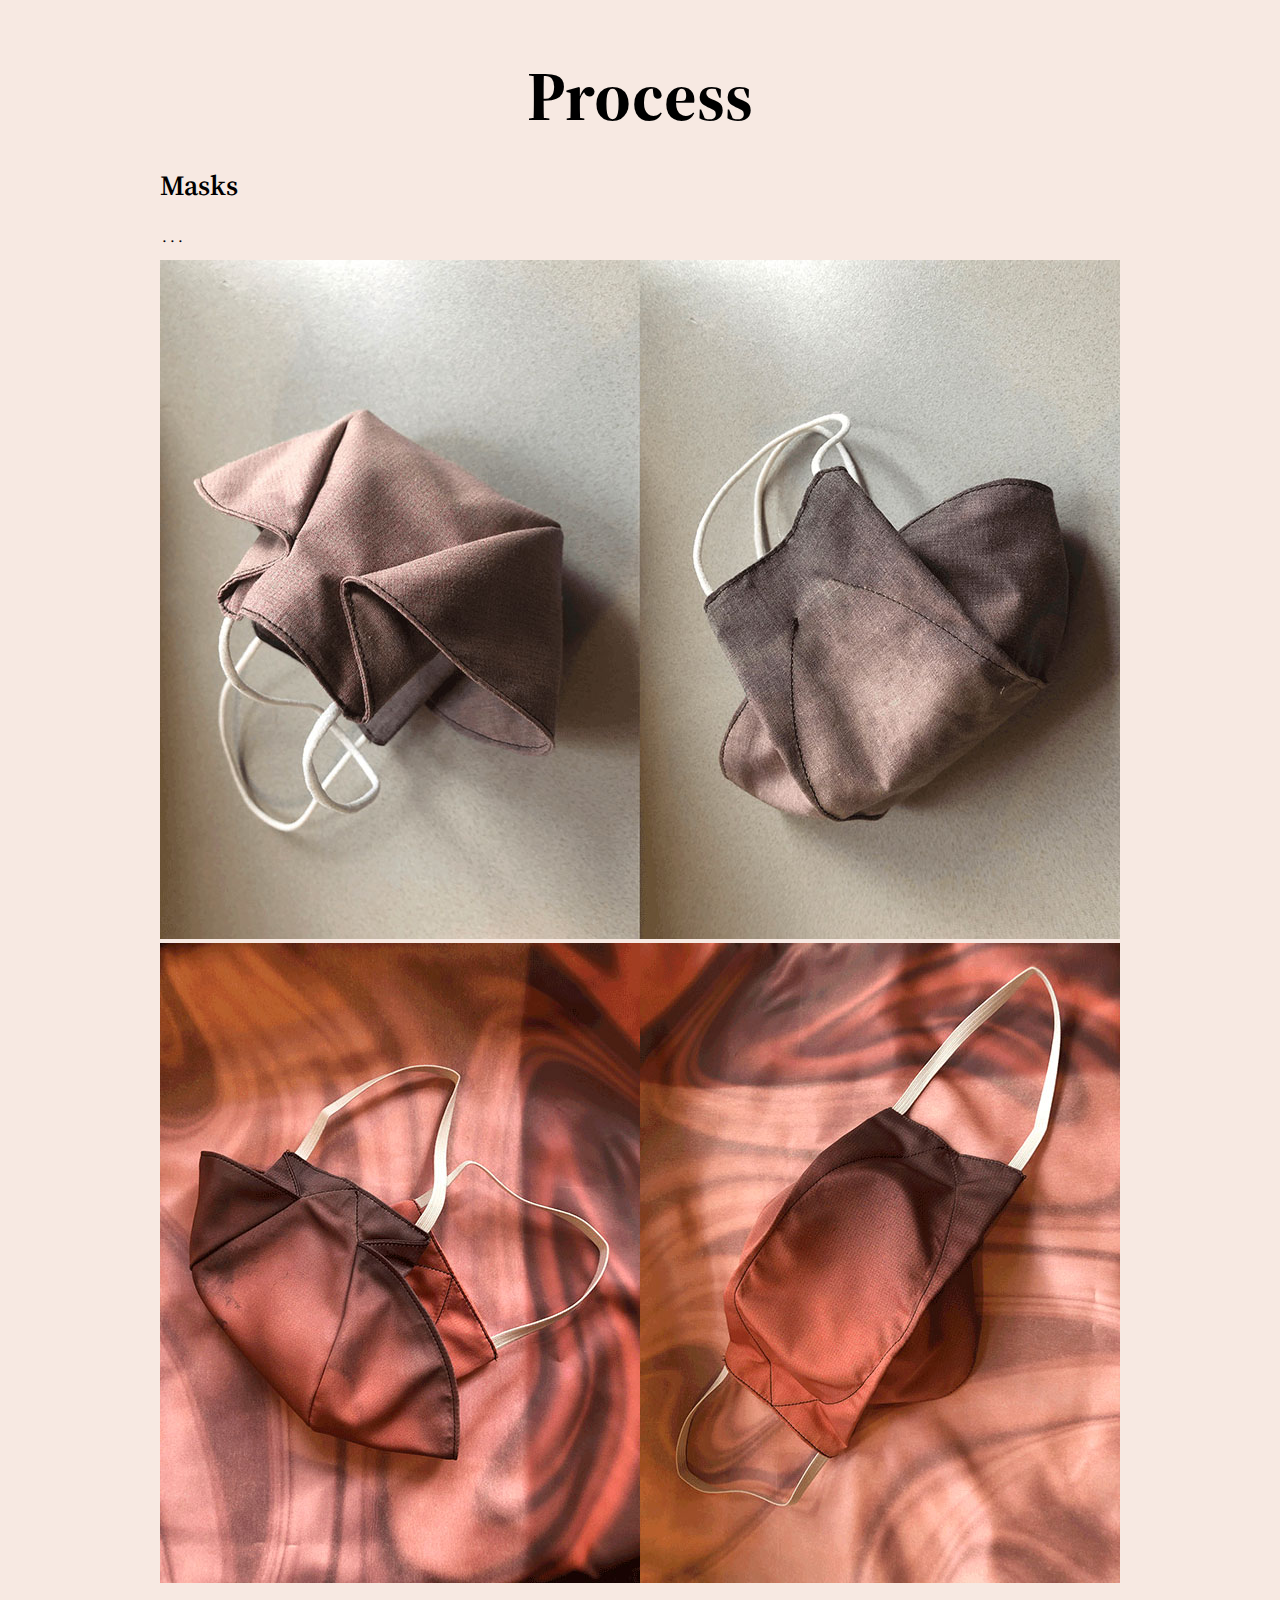
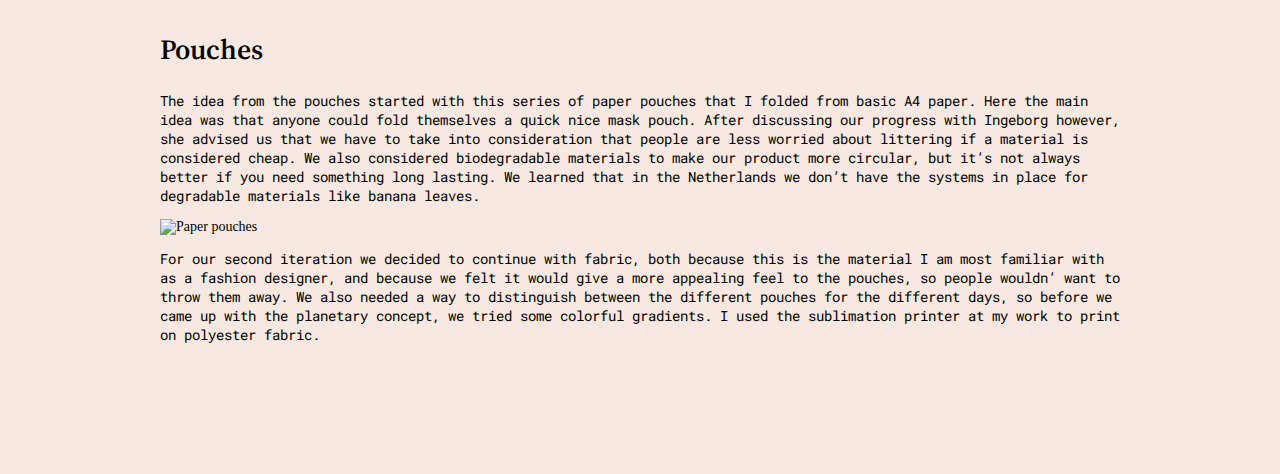
==== process.html @ 7334bf2b "Add process page and bugfixes" ====
<!DOCTYPE html>

<html lang="en">

<head>
    <meta charset="utf-8" />
    <title>CELESTE</title>
    <meta name="viewport" content="width=device-width, initial-scale=1.0" />
    <link rel="shortcut icon" type="image/ico" href="./favicon.ico" />
    <meta name="description"
        content="CELESTE by Michelle Vossen and Erika Verebelyi. Results of the 2020 residency from Future Based x Fillip Studios. Case: Circular Disposables. Caseholder: Circo." />
    <meta name="author" content="Michelle Vossen" />
    <link rel="stylesheet" href="https://cdnjs.cloudflare.com/ajax/libs/slick-carousel/1.8.1/slick.min.css"
        integrity="sha512-yHknP1/AwR+yx26cB1y0cjvQUMvEa2PFzt1c9LlS4pRQ5NOTZFWbhBig+X9G9eYW/8m0/4OXNx8pxJ6z57x0dw=="
        crossorigin="anonymous" />
    <link rel="stylesheet" href="https://cdnjs.cloudflare.com/ajax/libs/slick-carousel/1.8.1/slick-theme.min.css"
        integrity="sha512-17EgCFERpgZKcm0j0fEq1YCJuyAWdz9KUtv1EjVuaOz8pDnh/0nZxmU6BBXwaaxqoi9PQXnRWqlcDB027hgv9A=="
        crossorigin="anonymous" />
    <link rel="stylesheet" href="./css/main.css" />
</head>

<body class="peach">
    <div class="content">
        <h1>Process</h1>
        <div class="content__element" id="masks">
            <h2>Masks</h2>
            <p>...</p>

            <div class="masks-carousel">
                <img src="./img/m1.jpg" alt="">
                <img src="./img/m2.jpg" alt="">
            </div>

            <div class="columns columns--4">
                <img src="./img/fabr1.gif" alt="">
                <img src="./img/fabr2.gif" alt="">
                <img src="./img/fabr3.gif" alt="">
                <img src="./img/fabr4.gif" alt="">
            </div>
        </div>

        <div class="content__element" id="pouches">

            <h2>Pouches</h2>
            <p>The idea from the pouches started with this series of paper pouches that I folded from basic A4 paper.
                Here the main idea was that anyone could fold themselves a quick nice mask pouch. After discussing our
                progress with Ingeborg however, she advised us that we have to take into consideration that people are
                less worried about littering if a material is considered cheap. We also considered biodegradable
                materials to make our product more circular, but it’s not always better if you need something long
                lasting. We learned that in the Netherlands we don’t have the systems in place for degradable materials
                like banana leaves.
            </p>
            <img src="./img/pp.png" alt="Paper pouches">

            <p>For our second iteration we decided to continue with fabric, both because this is the material I am most
                familiar with as a fashion designer, and because we felt it would give a more appealing feel to the
                pouches, so people wouldn’ want to throw them away. We also needed a way to distinguish between the
                different pouches for the different days, so before we came up with the planetary concept, we tried some
                colorful gradients. I used the sublimation printer at my work to print on polyester fabric.
            </p>

            <div class="color-carousel">
                <img src="./img/cp.png" alt="">
                <img src="./img/cp1.png" alt="">
            </div>
        </div>

    </div>

    <script src="https://ajax.googleapis.com/ajax/libs/jquery/3.3.1/jquery.min.js"></script>
    <script src="https://cdnjs.cloudflare.com/ajax/libs/slick-carousel/1.8.1/slick.min.js"
        integrity="sha512-XtmMtDEcNz2j7ekrtHvOVR4iwwaD6o/FUJe6+Zq+HgcCsk3kj4uSQQR8weQ2QVj1o0Pk6PwYLohm206ZzNfubg=="
        crossorigin="anonymous"></script>
    <script src="./main.js"></script>
</body>

</html>
---- css/main.css ----
@import url("https://fonts.googleapis.com/css2?family=Roboto+Mono:ital,wght@0,300;0,400;0,600;1,400&family=Source+Serif+Pro:wght@300;400;600;700&display=swap");
html {
  font-size: 14px;
}

body {
  margin: 0 auto 100px;
}

h1,
h2,
h3,
h4,
h5 {
  font-family: "Source Serif Pro", serif;
  font-weight: 600;
}

h1 {
  font-size: 5em;
  font-weight: 700;
  text-align: center;
  margin-bottom: 0;
}

h2 {
  font-size: 2em;
}

.subtitle {
  text-align: center;
  font-weight: 300;
  font-size: 1.5em;
}

p,
a {
  color: black;
  font-family: "Roboto Mono", monospace;
}

.large-text {
  column-count: 2;
}

.blue {
  background-color: #e2e9efff;
}

.peach {
  background-color: #f7e9e2ff;
}

.menu {
  display: flex;
  justify-content: space-evenly;
  background-color: #e2e9efff;
  position: fixed;
  right: 0;
  left: 0;
  top: 1em;
  margin-right: auto;
  margin-left: auto;
  width: 960px;
  max-width: 80%;
  z-index: 1;
}
.menu a {
  color: #924e4e;
  padding: 4px 1%;
}
.menu a:hover,
.menu a:focus {
  color: #752828;
}

.content {
  width: 960px;
  max-width: 80%;
  margin: 0 auto;
}

.logo-wrapper {
  display: flex;
  justify-content: center;
}

.logo {
  width: 500px;
  max-width: 80%;
}

.logo--animated:hover, .logo--animated:active {
  animation: spin 2s infinite linear;
}

footer {
  margin-top: 60px;
}
footer p {
  color: #4e6992;
}

.columns {
  display: flex;
  justify-content: space-between;
  margin: 2% 0;
}

.columns--2 img {
  width: 49%;
}

.columns--4 img {
  width: 24%;
}

.iframe-container {
  position: relative;
  overflow: hidden;
  width: 100%;
  padding-top: 56.25%;
  /* 16:9 Aspect Ratio (divide 9 by 16 = 0.5625) */
}
.iframe-container iframe {
  position: absolute;
  top: 0;
  left: 0;
  bottom: 0;
  right: 0;
  width: 100%;
  height: 100%;
}

img {
  width: 100%;
  align-self: start;
}

.process-carousel .slick-slide img {
  display: inline-block;
}
.process-carousel .slick-slide img:nth-of-type(1) {
  width: 56.6%;
  padding-right: 2%;
}
.process-carousel .slick-slide img:nth-of-type(2) {
  width: 40%;
}

@keyframes spin {
  from {
    transform: rotate(0deg);
  }
  to {
    transform: rotate(360deg);
  }
}
@media screen and (max-width: 767px) {
  html {
    font-size: 12px;
  }

  body {
    margin: 3%;
  }

  .menu {
    display: inline-block;
    top: 0;
    padding: 0.5em 0;
    right: initial;
    left: initial;
    width: initial;
    max-width: initial;
    margin: 0;
    padding: 3%;
  }

  p {
    column-count: 1;
  }

  .content {
    max-width: 100%;
  }
}

/*# sourceMappingURL=main.css.map */
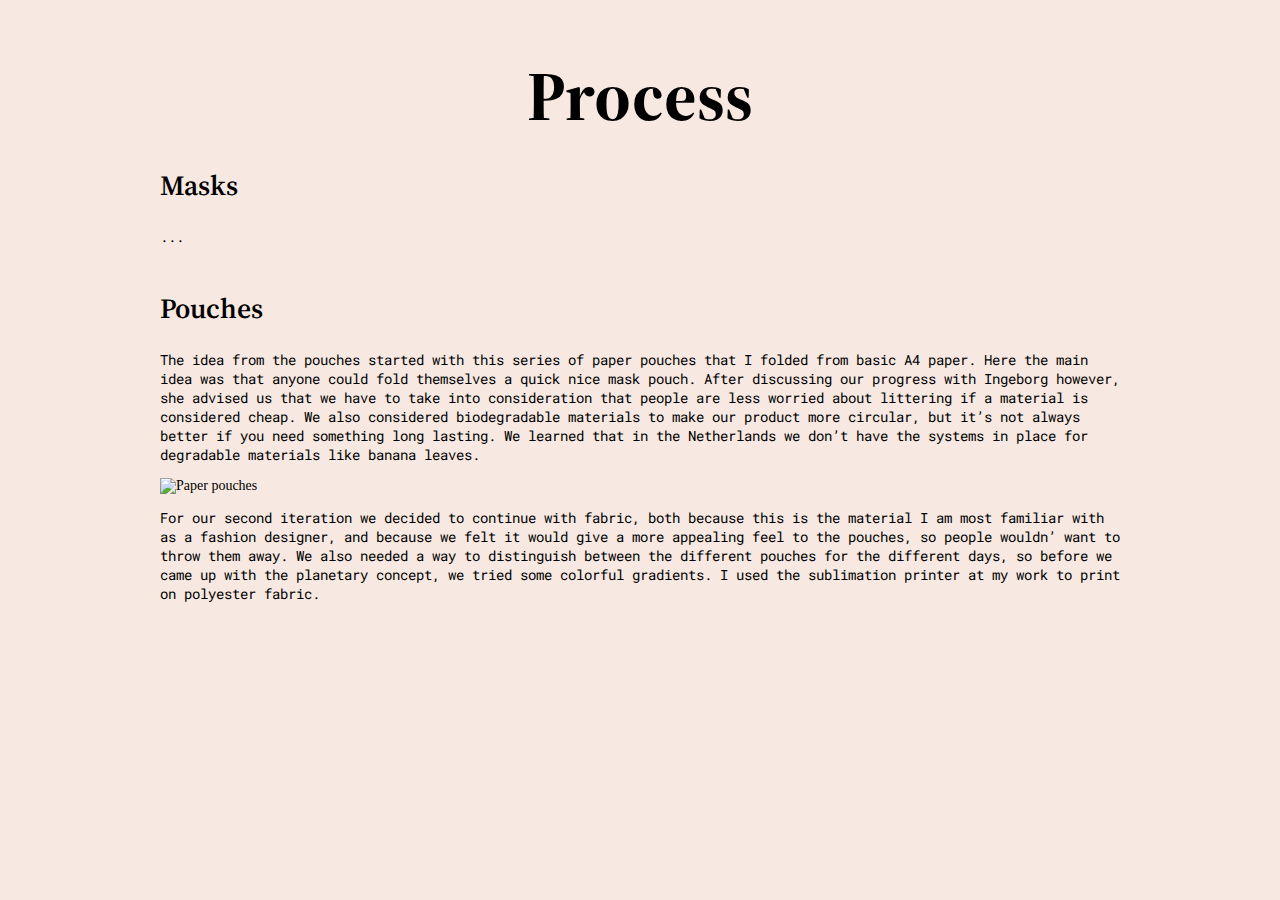
==== commit 9924c926: "Move some parts around" ====
--- a/process.html
+++ b/process.html
@@ -25,11 +25,6 @@
         <div class="content__element" id="masks">
             <h2>Masks</h2>
             <p>...</p>
-
-            <div class="masks-carousel">
-                <img src="./img/m1.jpg" alt="">
-                <img src="./img/m2.jpg" alt="">
-            </div>
 
             <div class="columns columns--4">
                 <img src="./img/fabr1.gif" alt="">
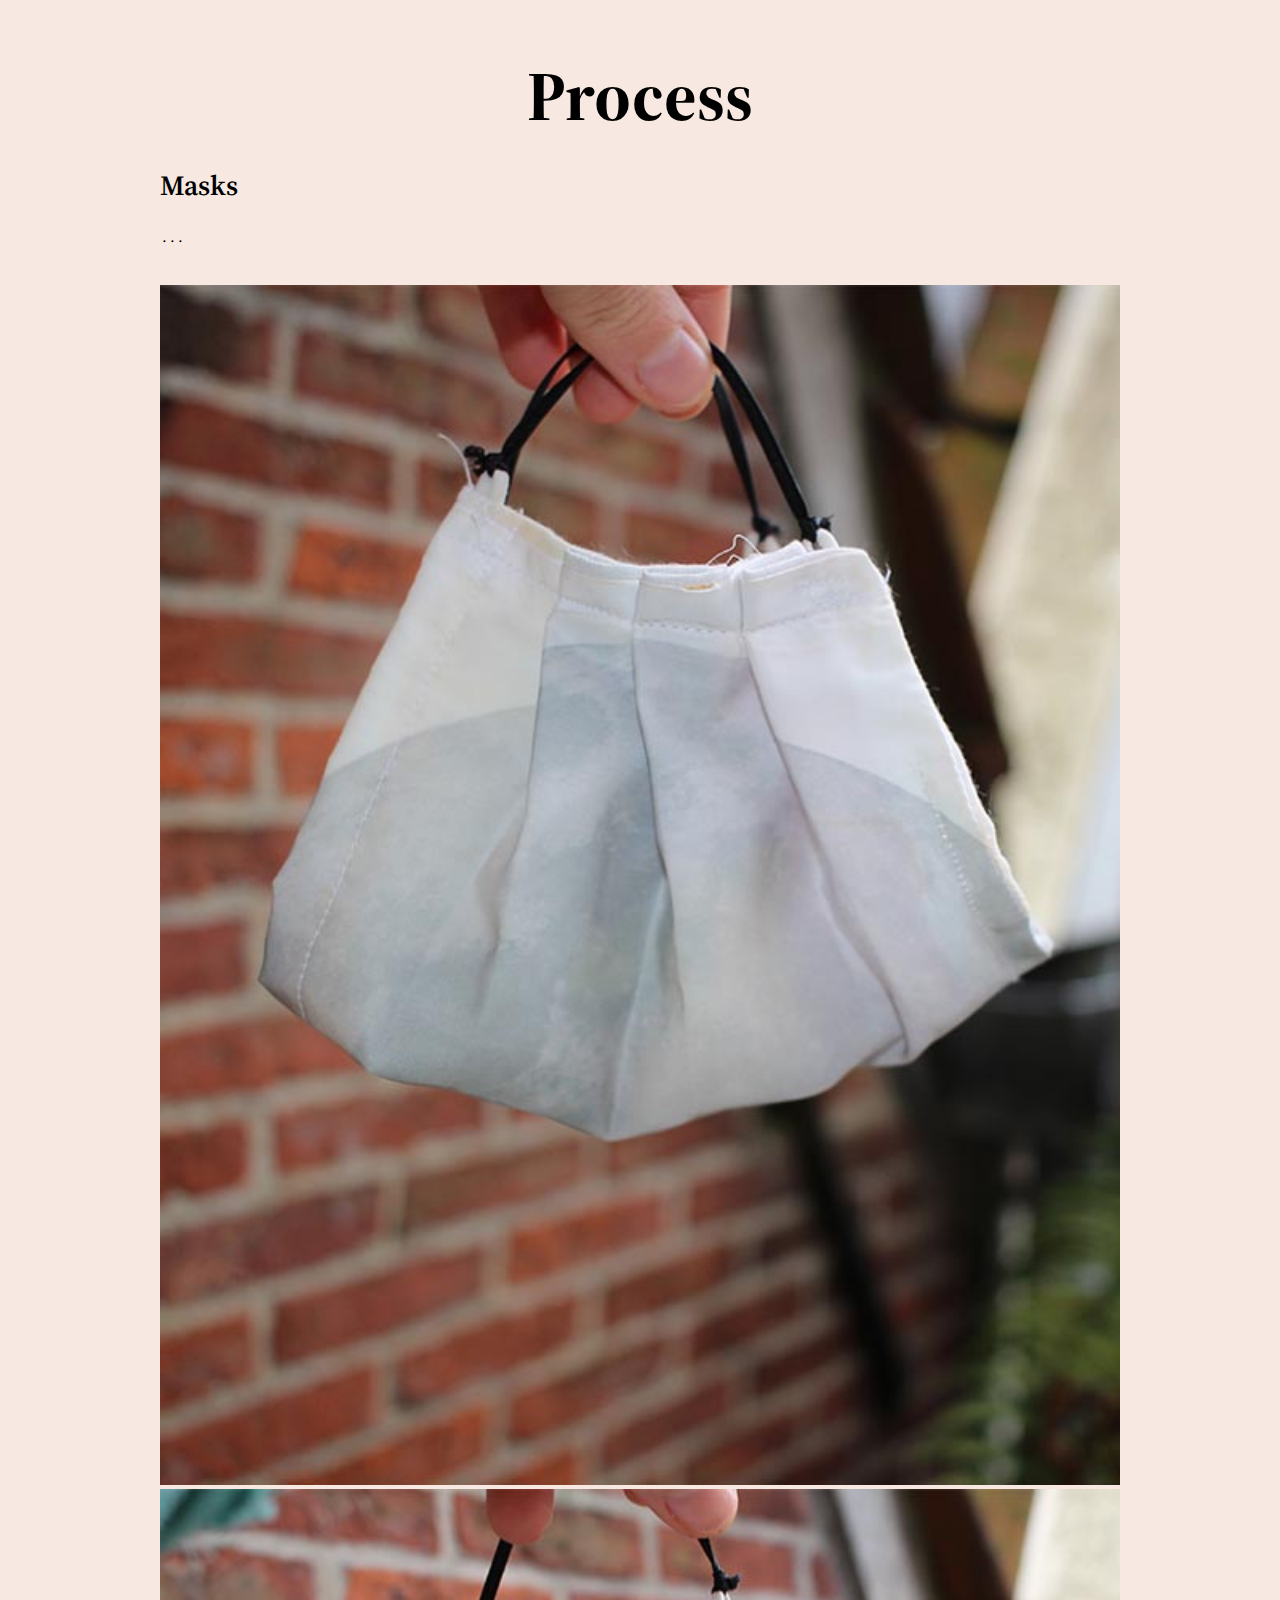
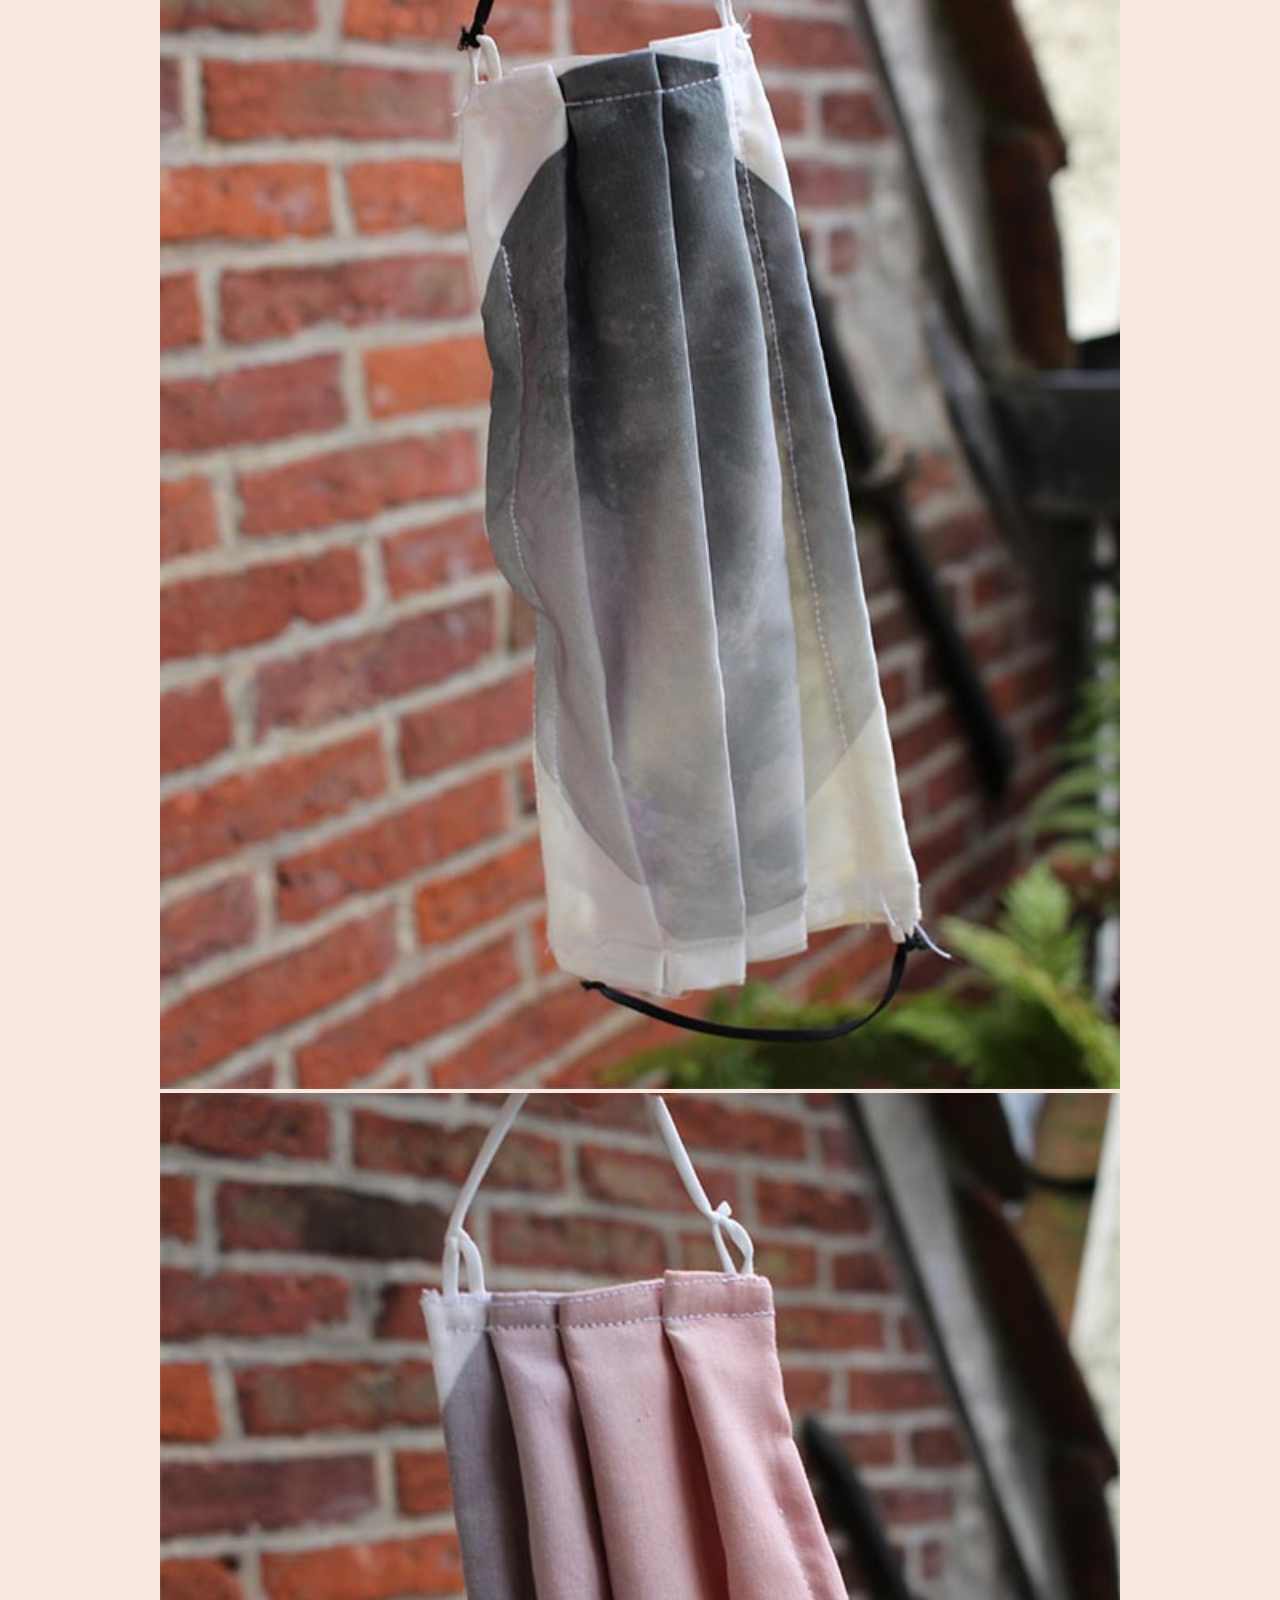
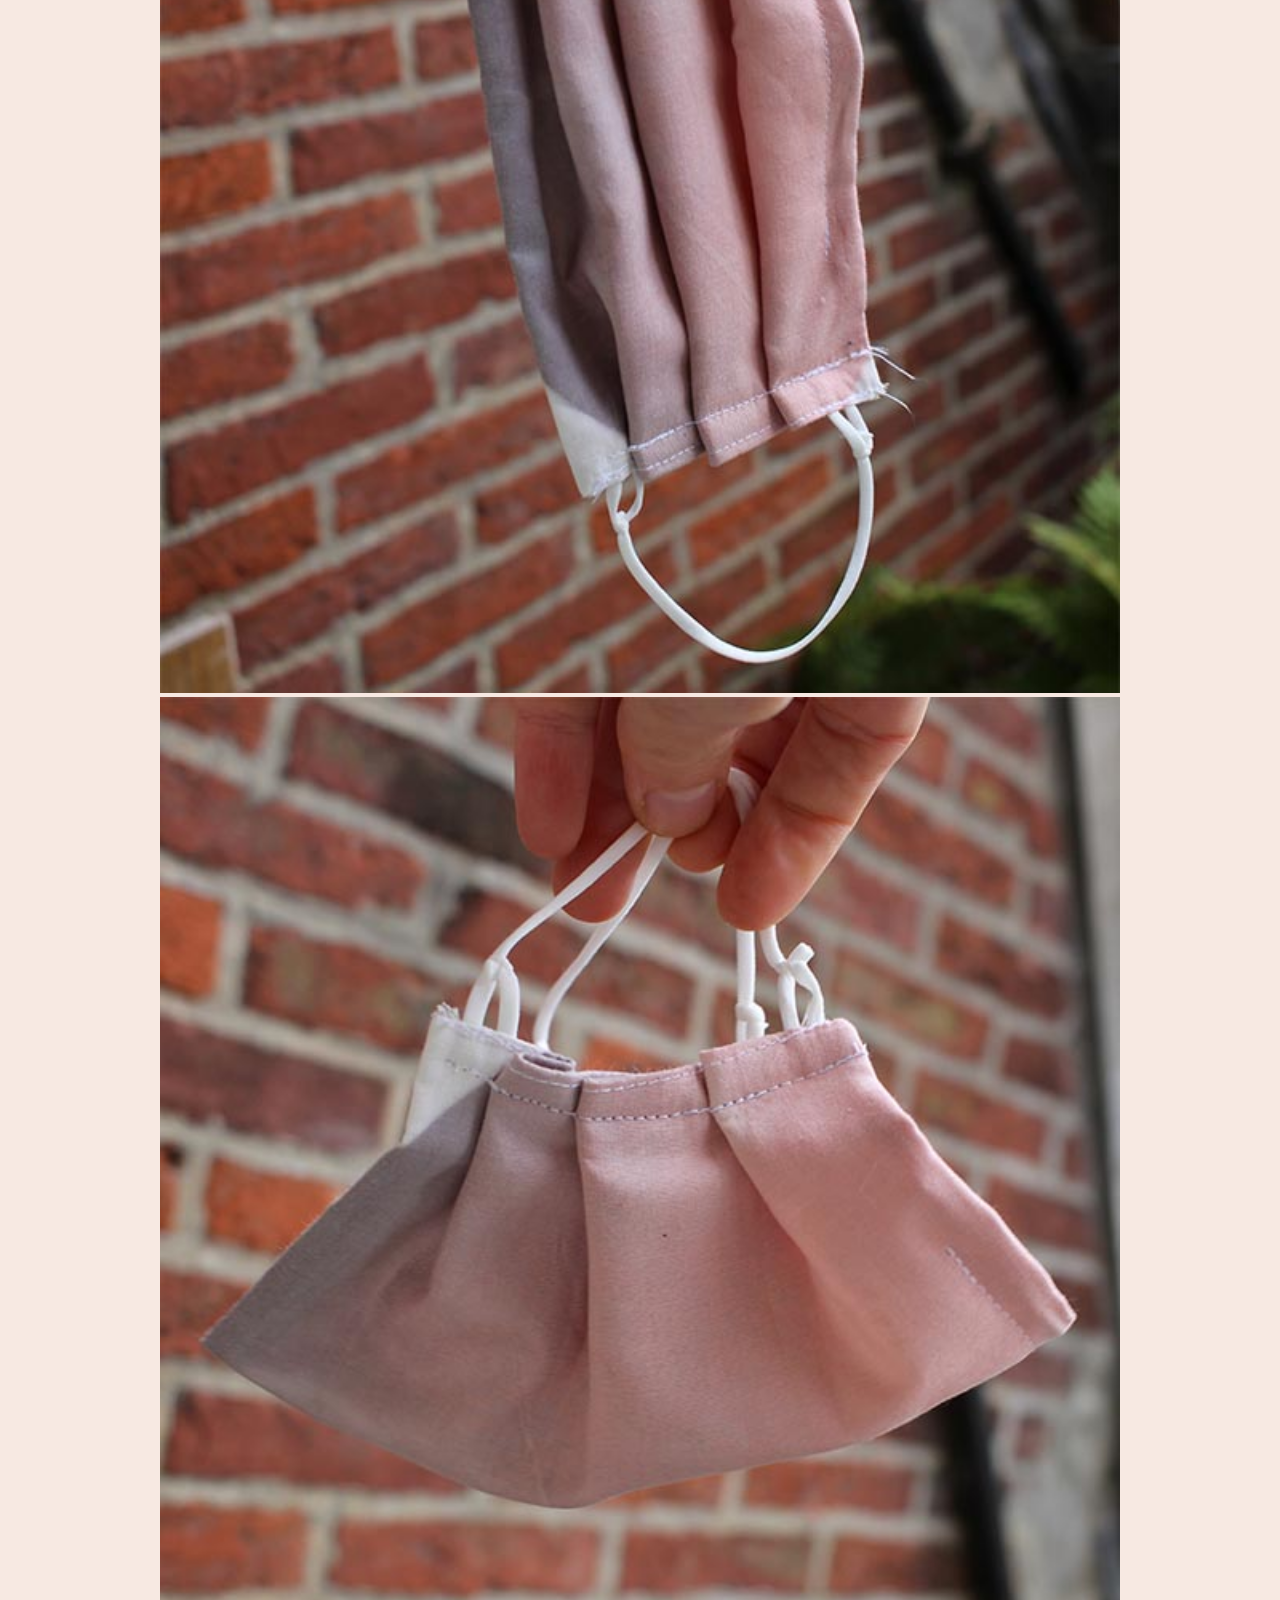
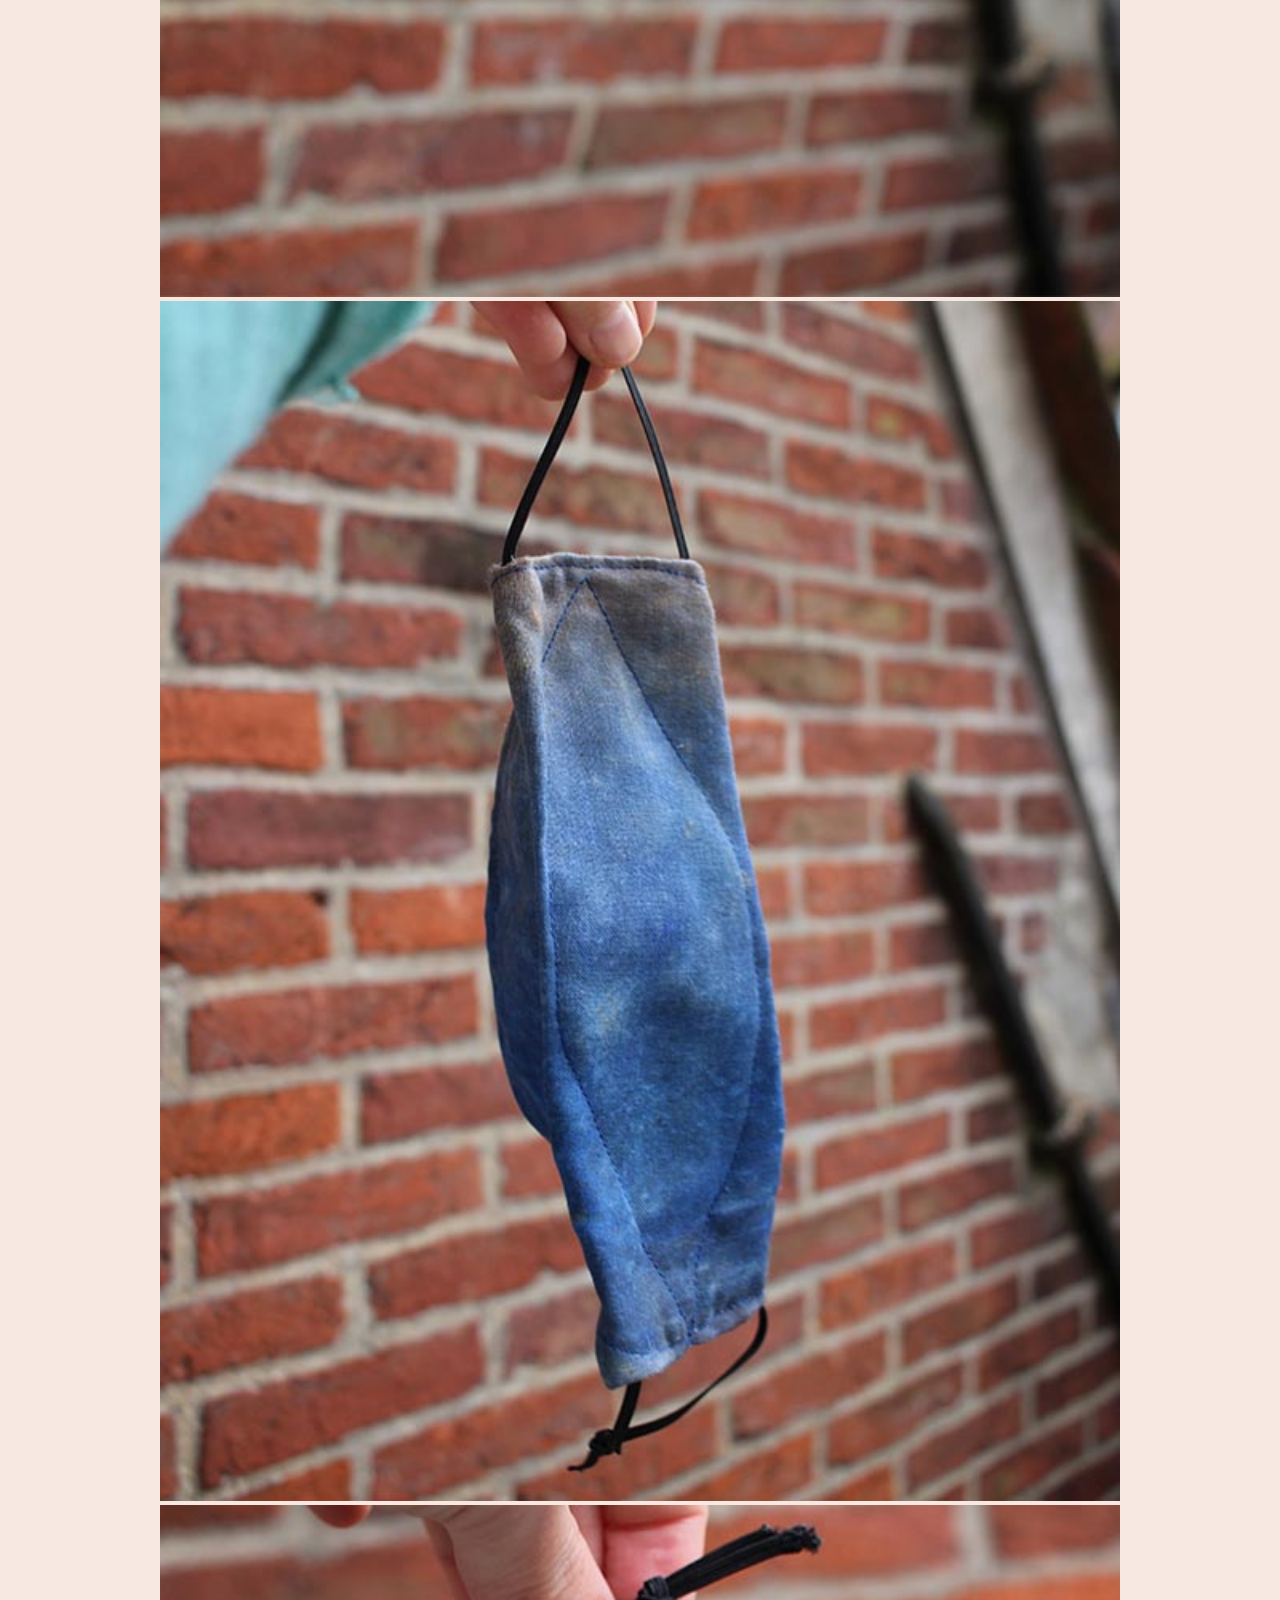
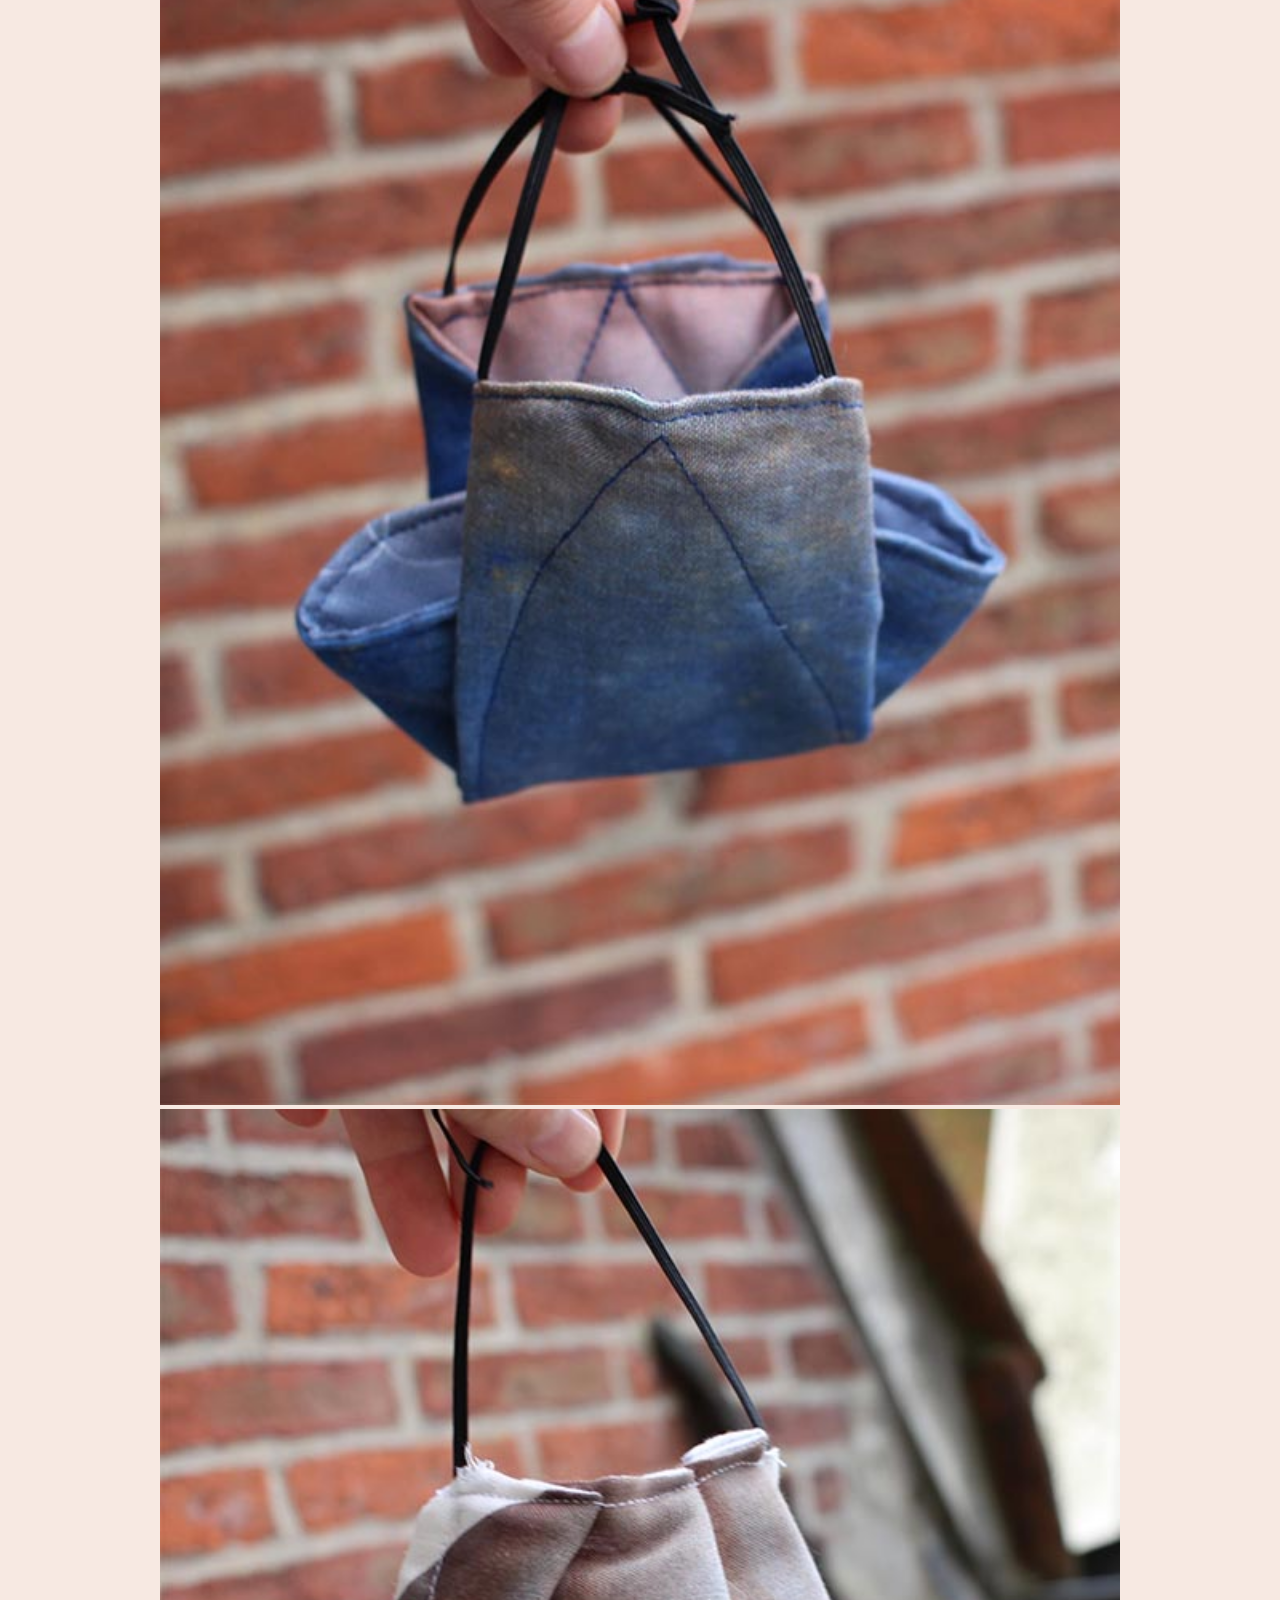
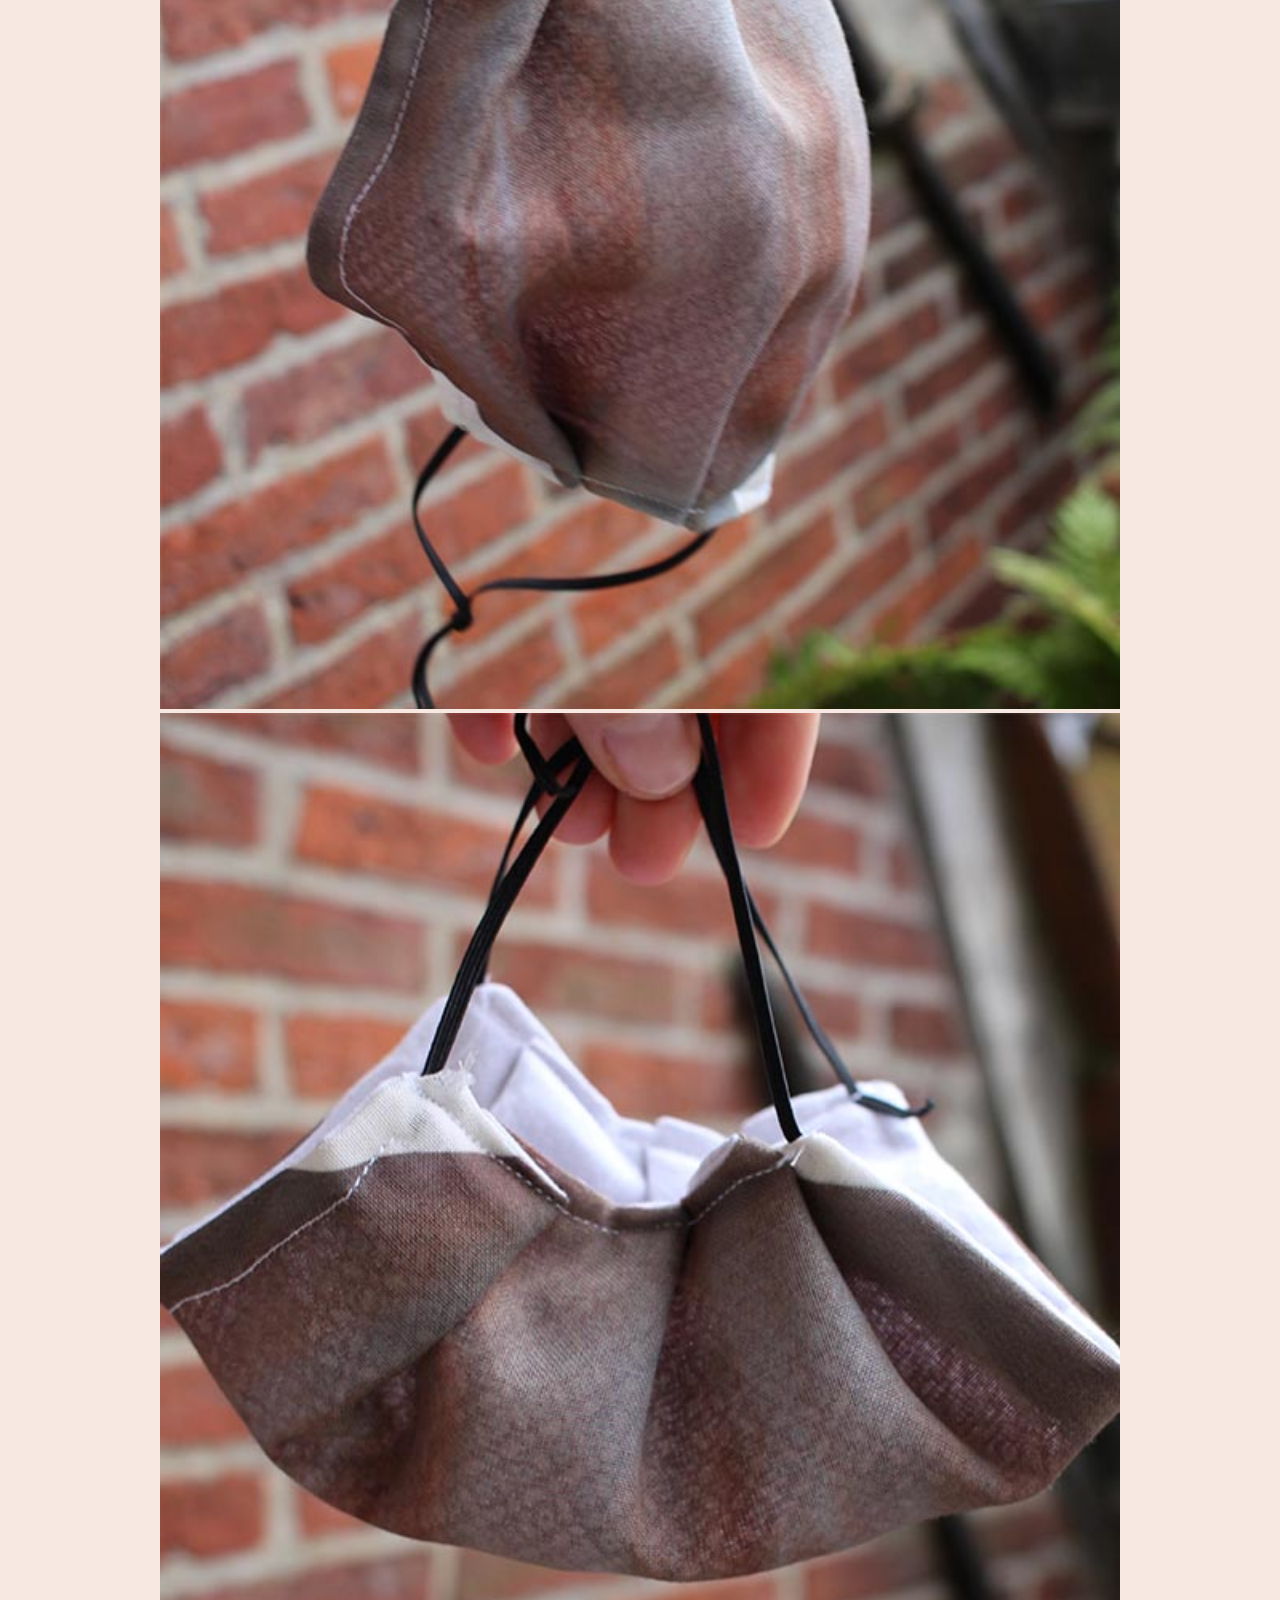
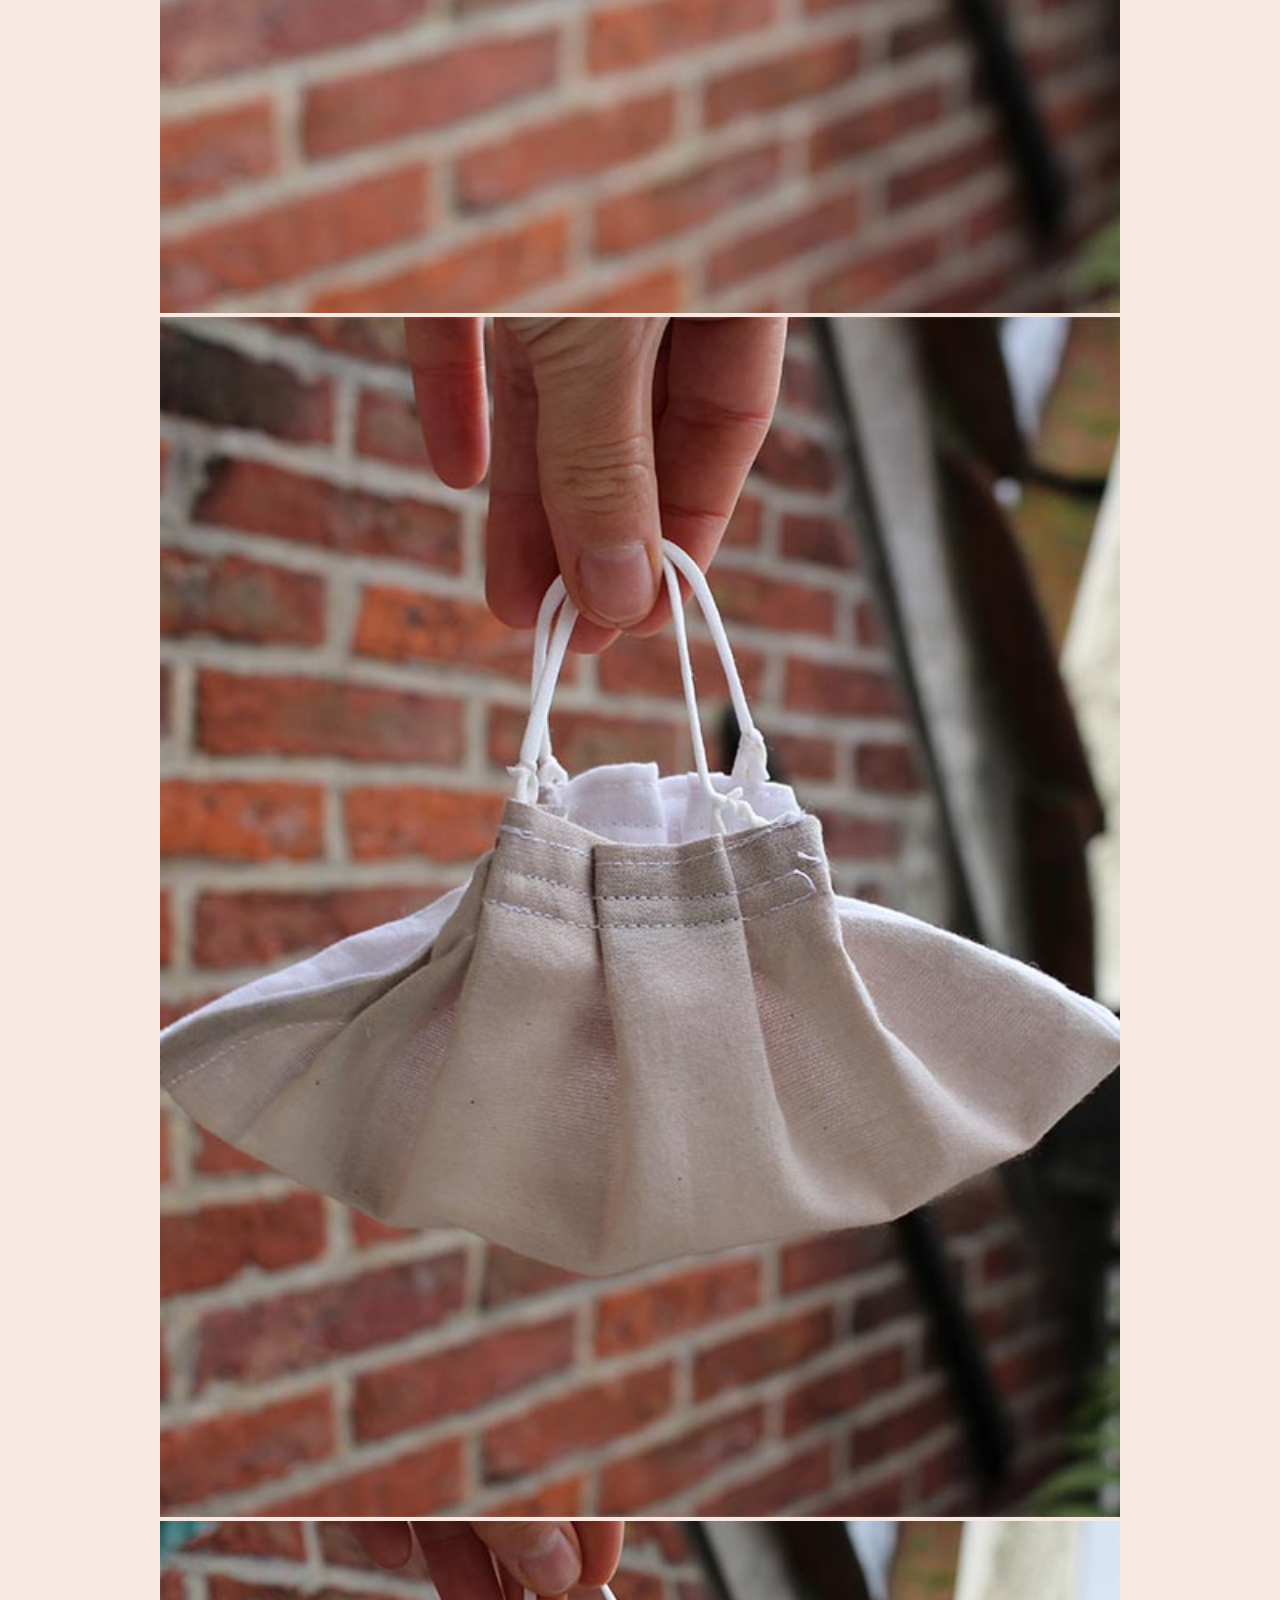
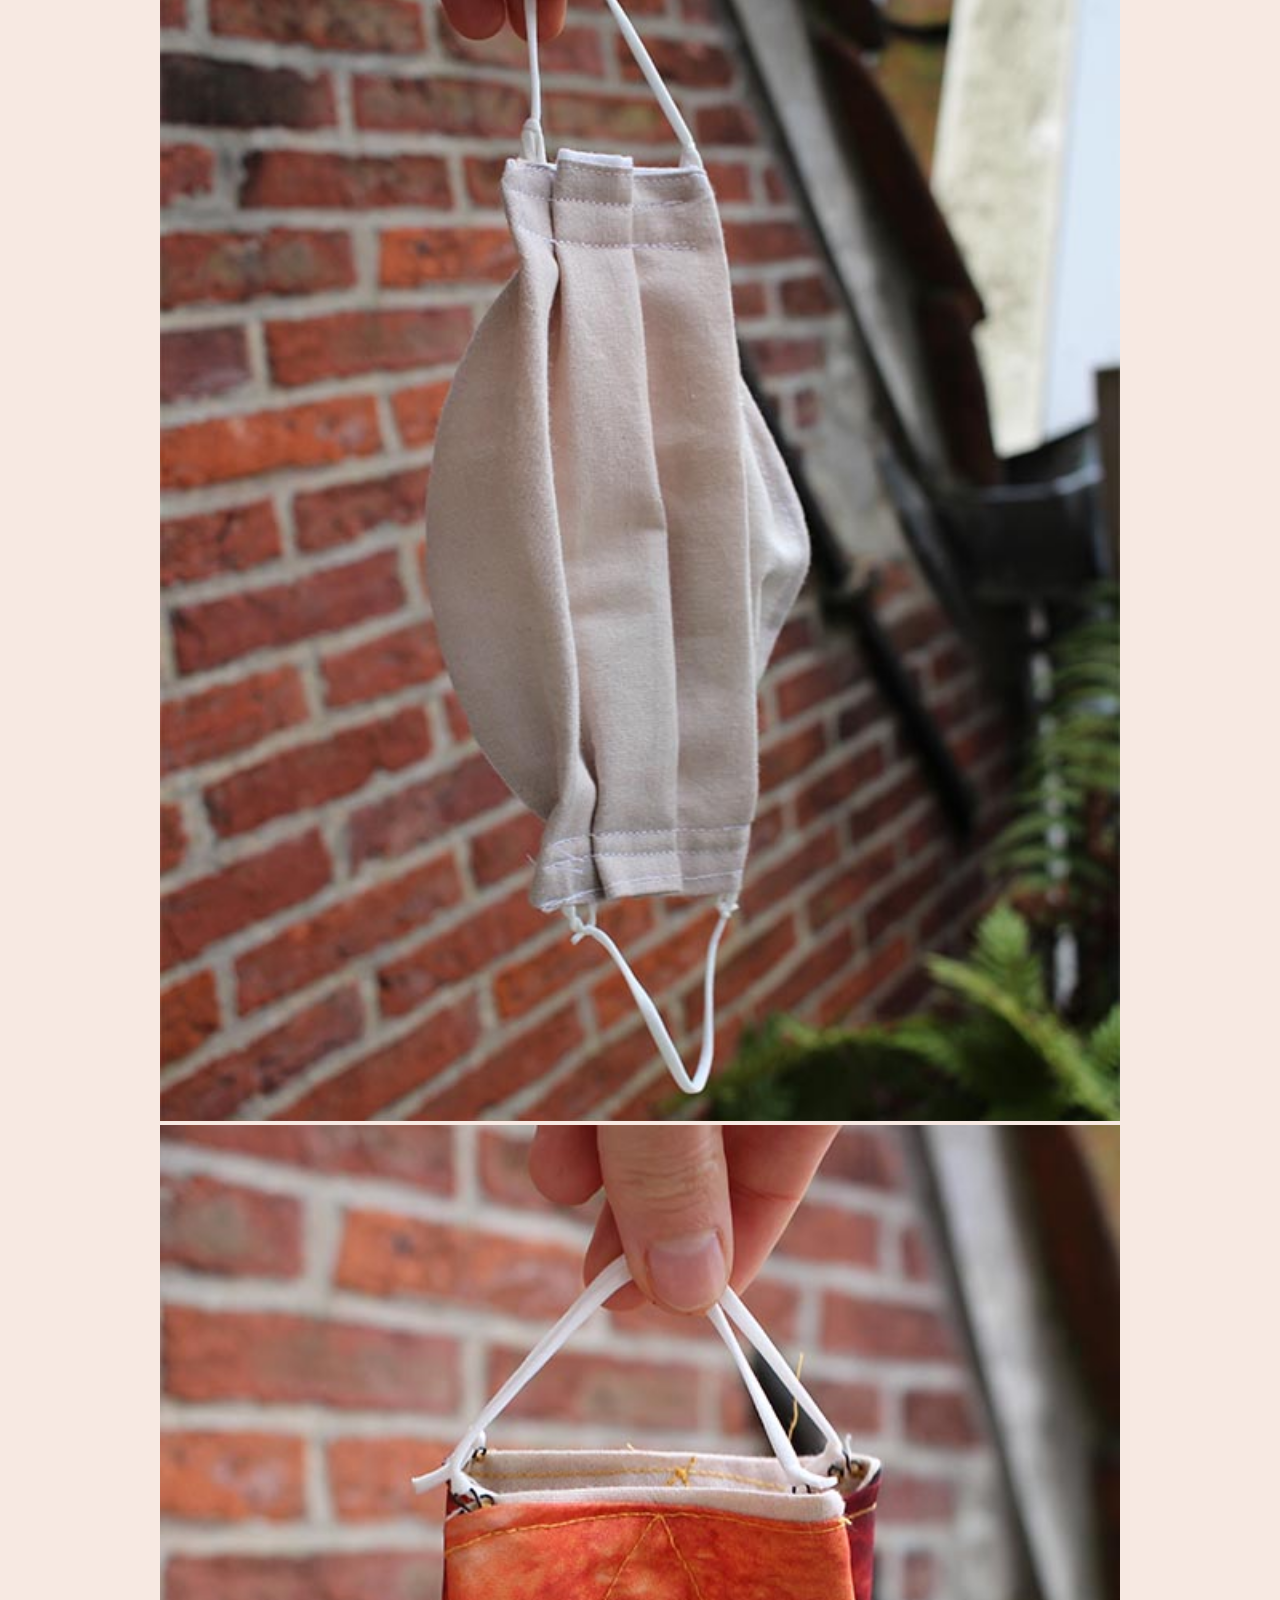
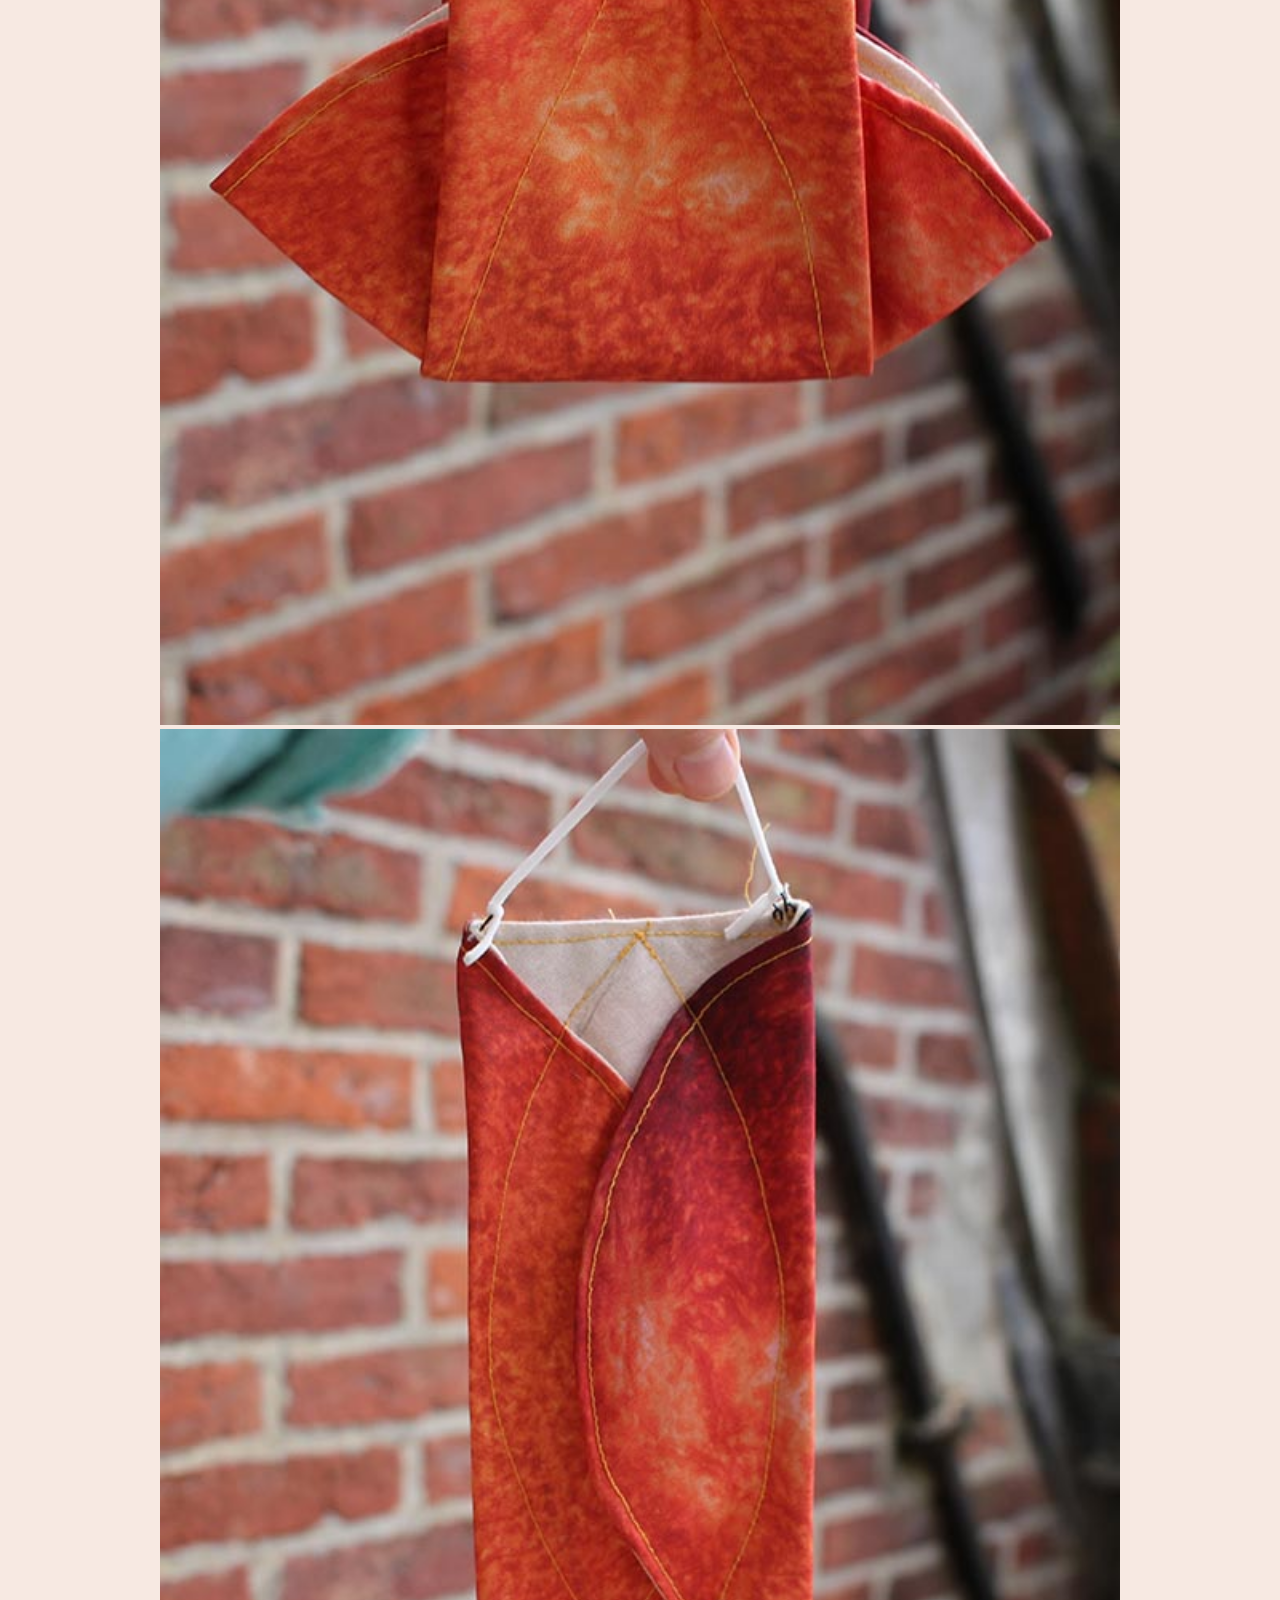
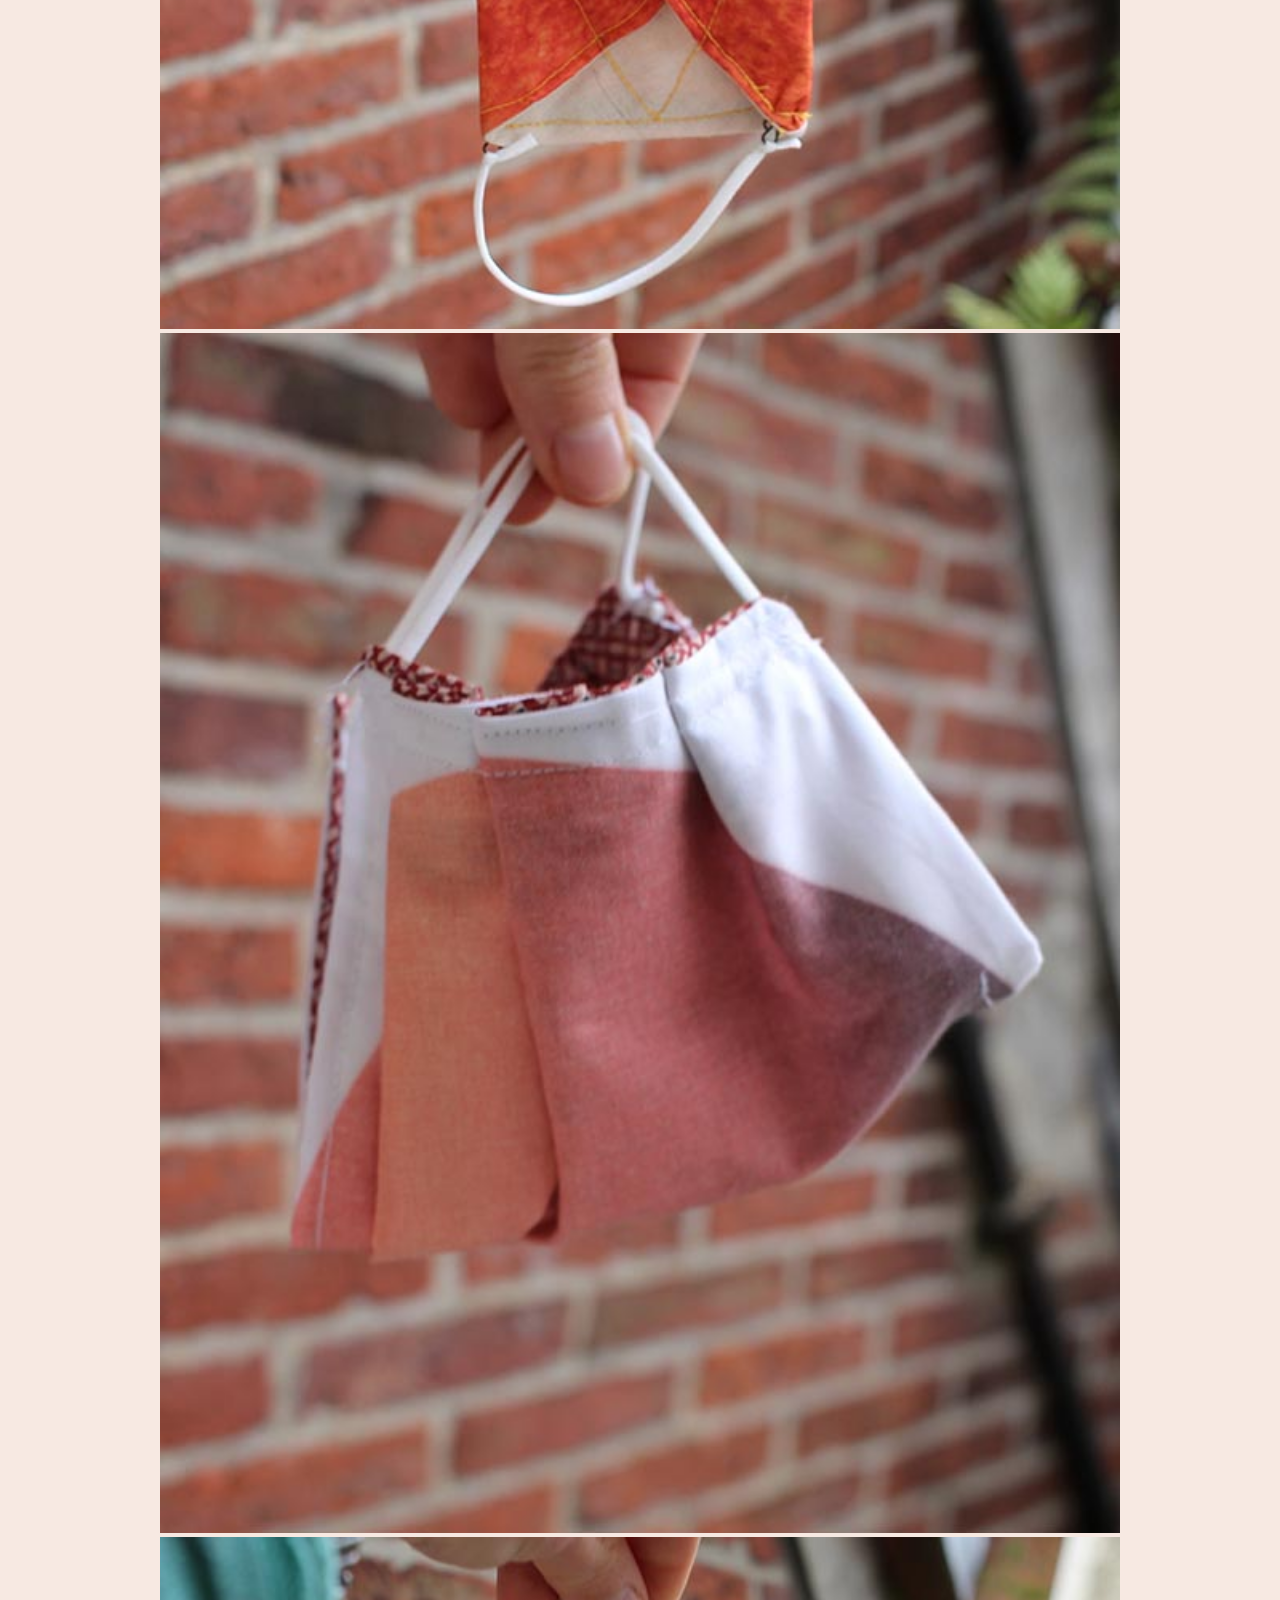
==== commit 54532685: "Add masks carousel" ====
--- a/process.html
+++ b/process.html
@@ -31,6 +31,23 @@
                 <img src="./img/fabr2.gif" alt="">
                 <img src="./img/fabr3.gif" alt="">
                 <img src="./img/fabr4.gif" alt="">
+            </div>
+
+            <div class="masks_process-carousel">
+                <img src="./img/masks/moon1.JPG" alt="">
+                <img src="./img/masks/moon2.JPG" alt="">
+                <img src="./img/masks/mars1.JPG" alt="">
+                <img src="./img/masks/mars2.JPG" alt="">
+                <img src="./img/masks/mercury1.JPG" alt="">
+                <img src="./img/masks/mercury2.JPG" alt="">
+                <img src="./img/masks/jupiter1.JPG" alt="">
+                <img src="./img/masks/jupiter2.JPG" alt="">
+                <img src="./img/masks/saturn1.JPG" alt="">
+                <img src="./img/masks/saturn2.JPG" alt="">
+                <img src="./img/masks/sun1.JPG" alt="">
+                <img src="./img/masks/sun2.JPG" alt="">
+                <img src="./img/masks/sun3.JPG" alt="">
+                <img src="./img/masks/sun4.JPG" alt="">
             </div>
         </div>
 
--- a/css/main.css
+++ b/css/main.css
@@ -148,6 +148,13 @@
   width: 40%;
 }
 
+.masks_process-carousel .slick-list {
+  margin-right: -18px;
+}
+.masks_process-carousel .slick-slide {
+  padding-right: 18px;
+}
+
 @keyframes spin {
   from {
     transform: rotate(0deg);
@@ -177,7 +184,7 @@
     padding: 3%;
   }
 
-  p {
+  p.large-text {
     column-count: 1;
   }
 
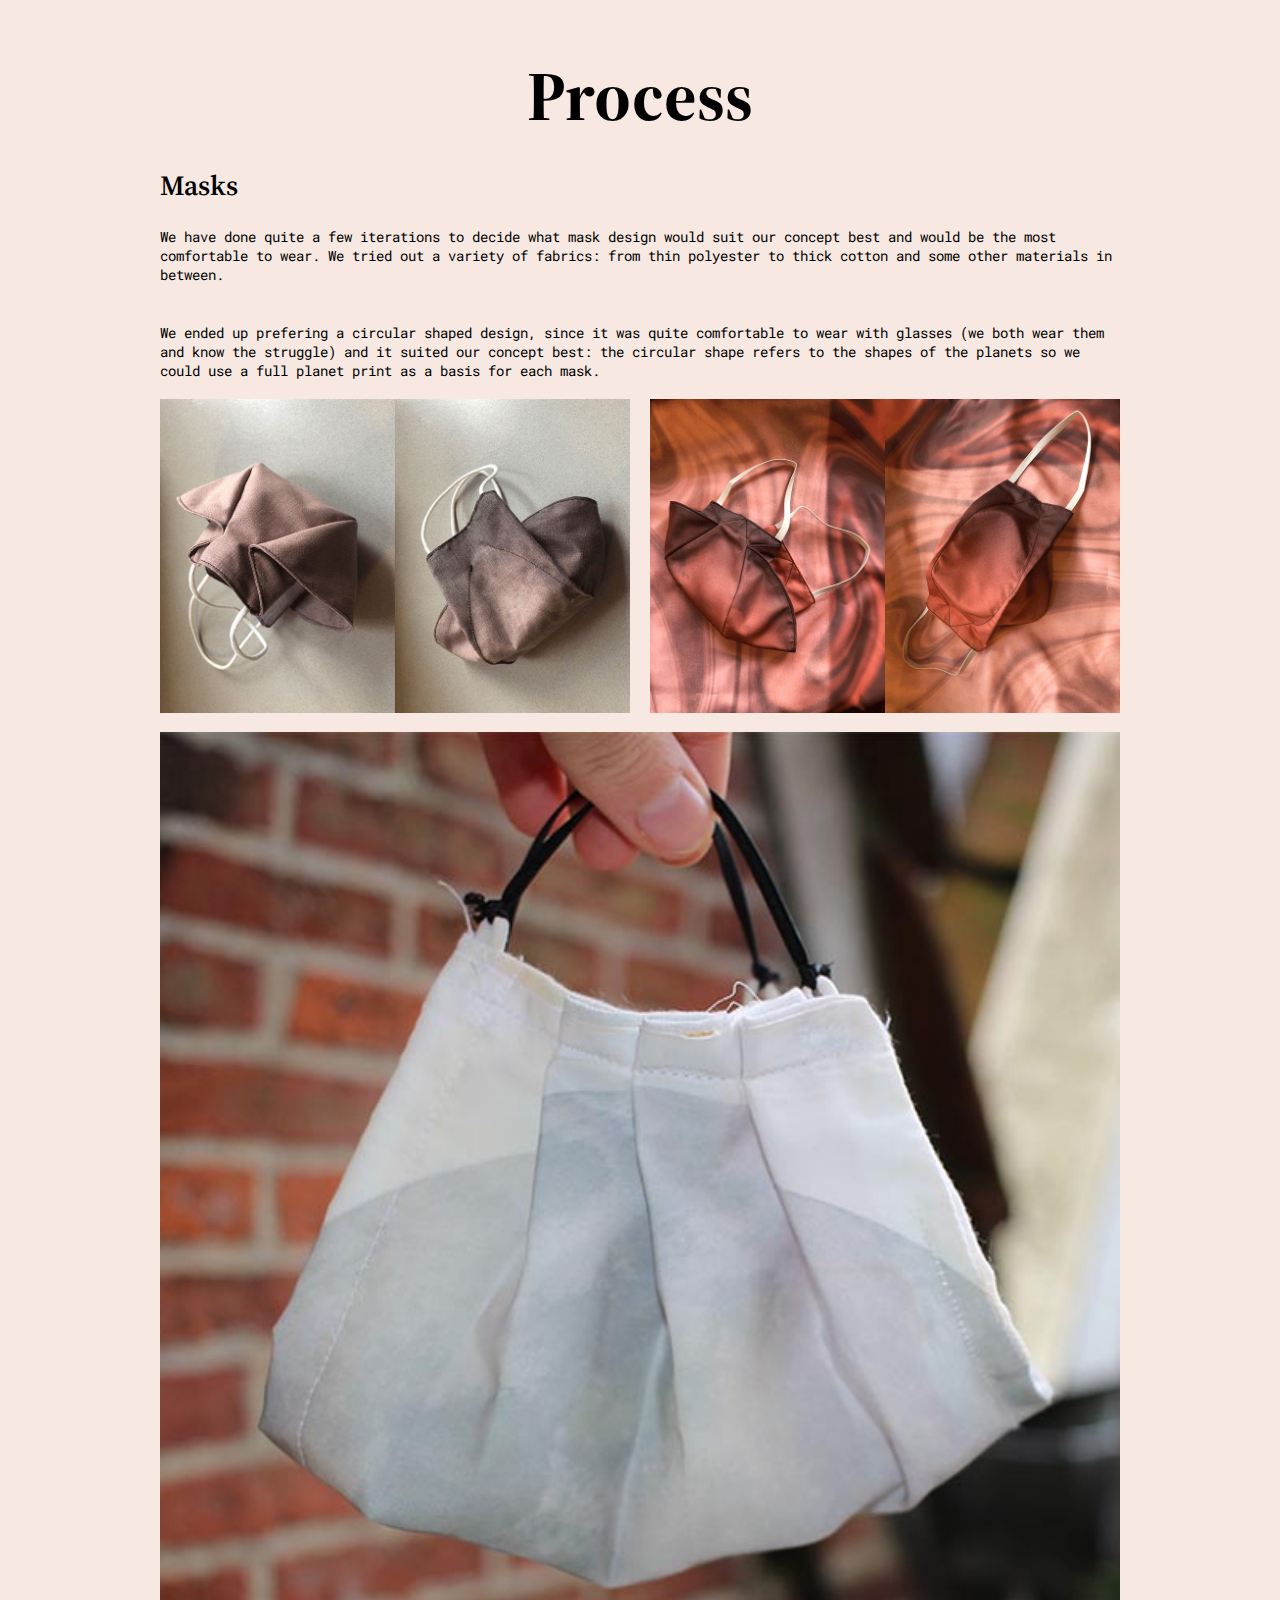
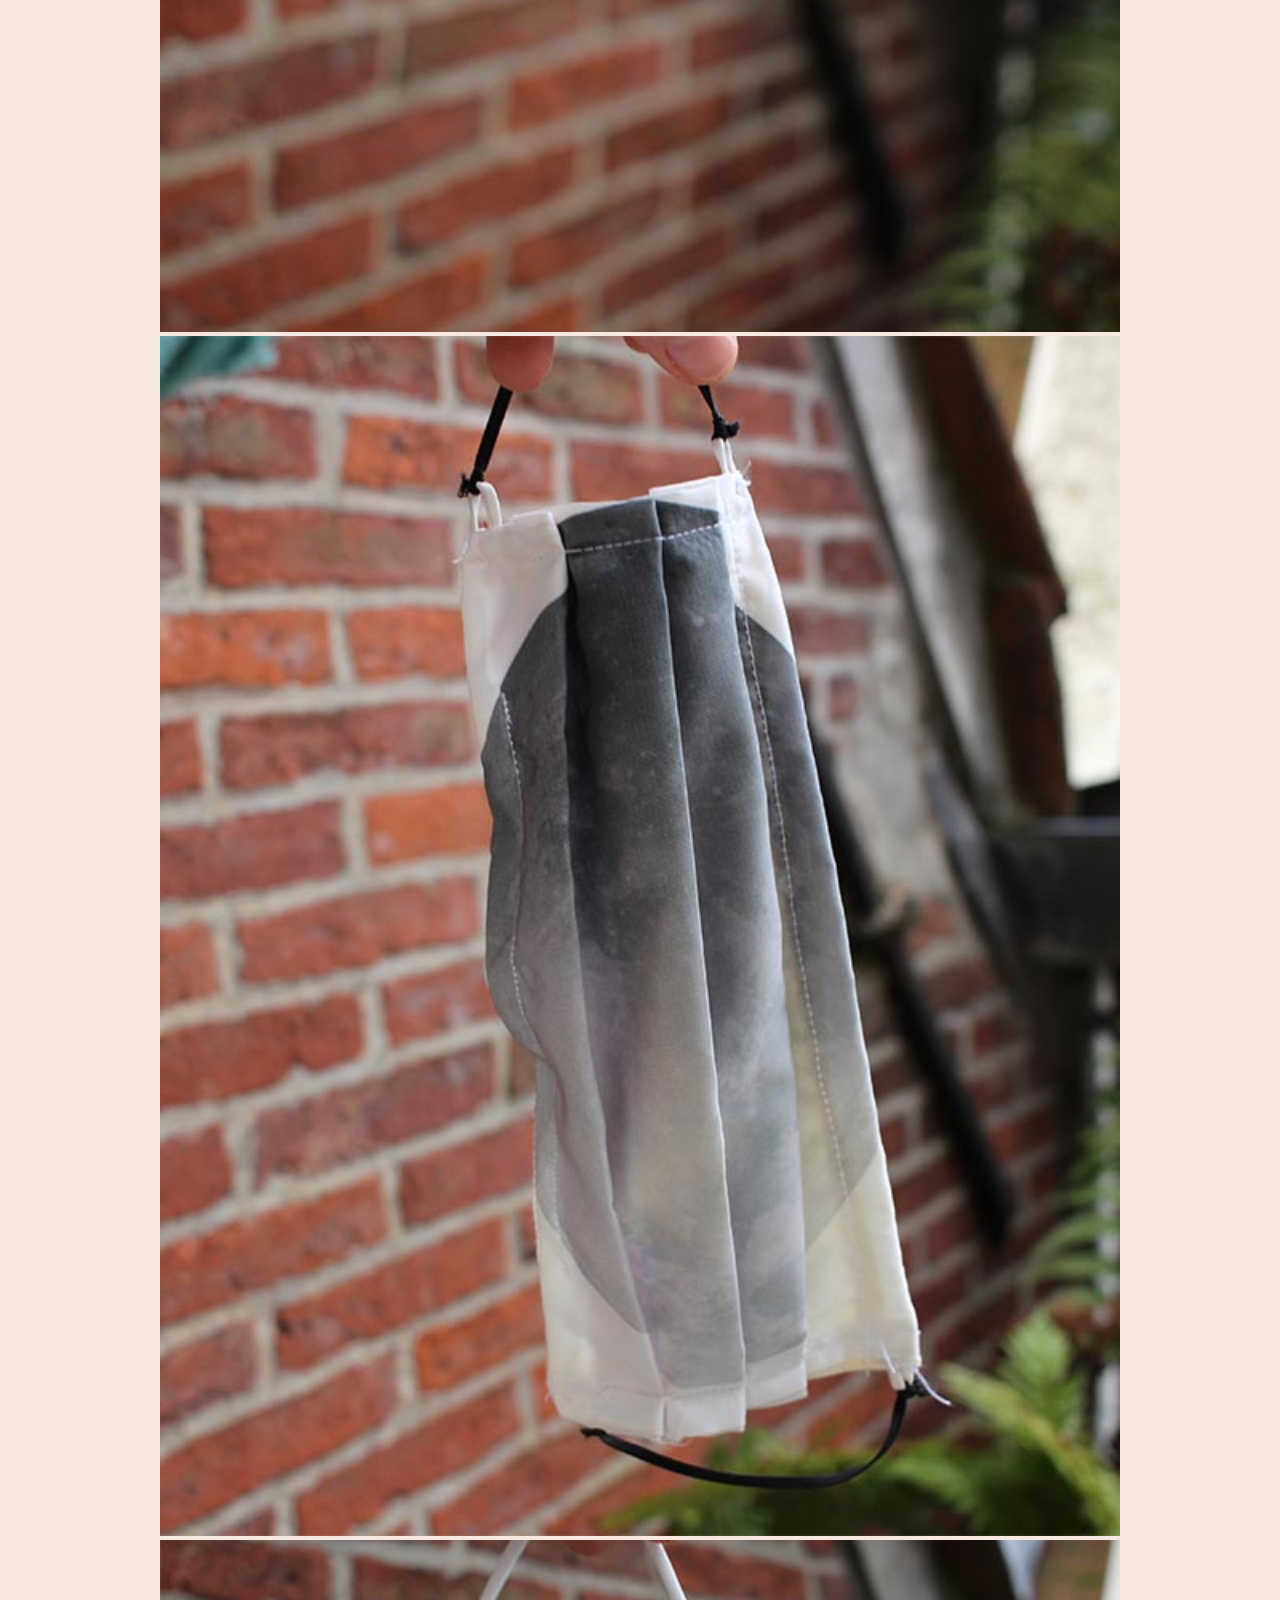
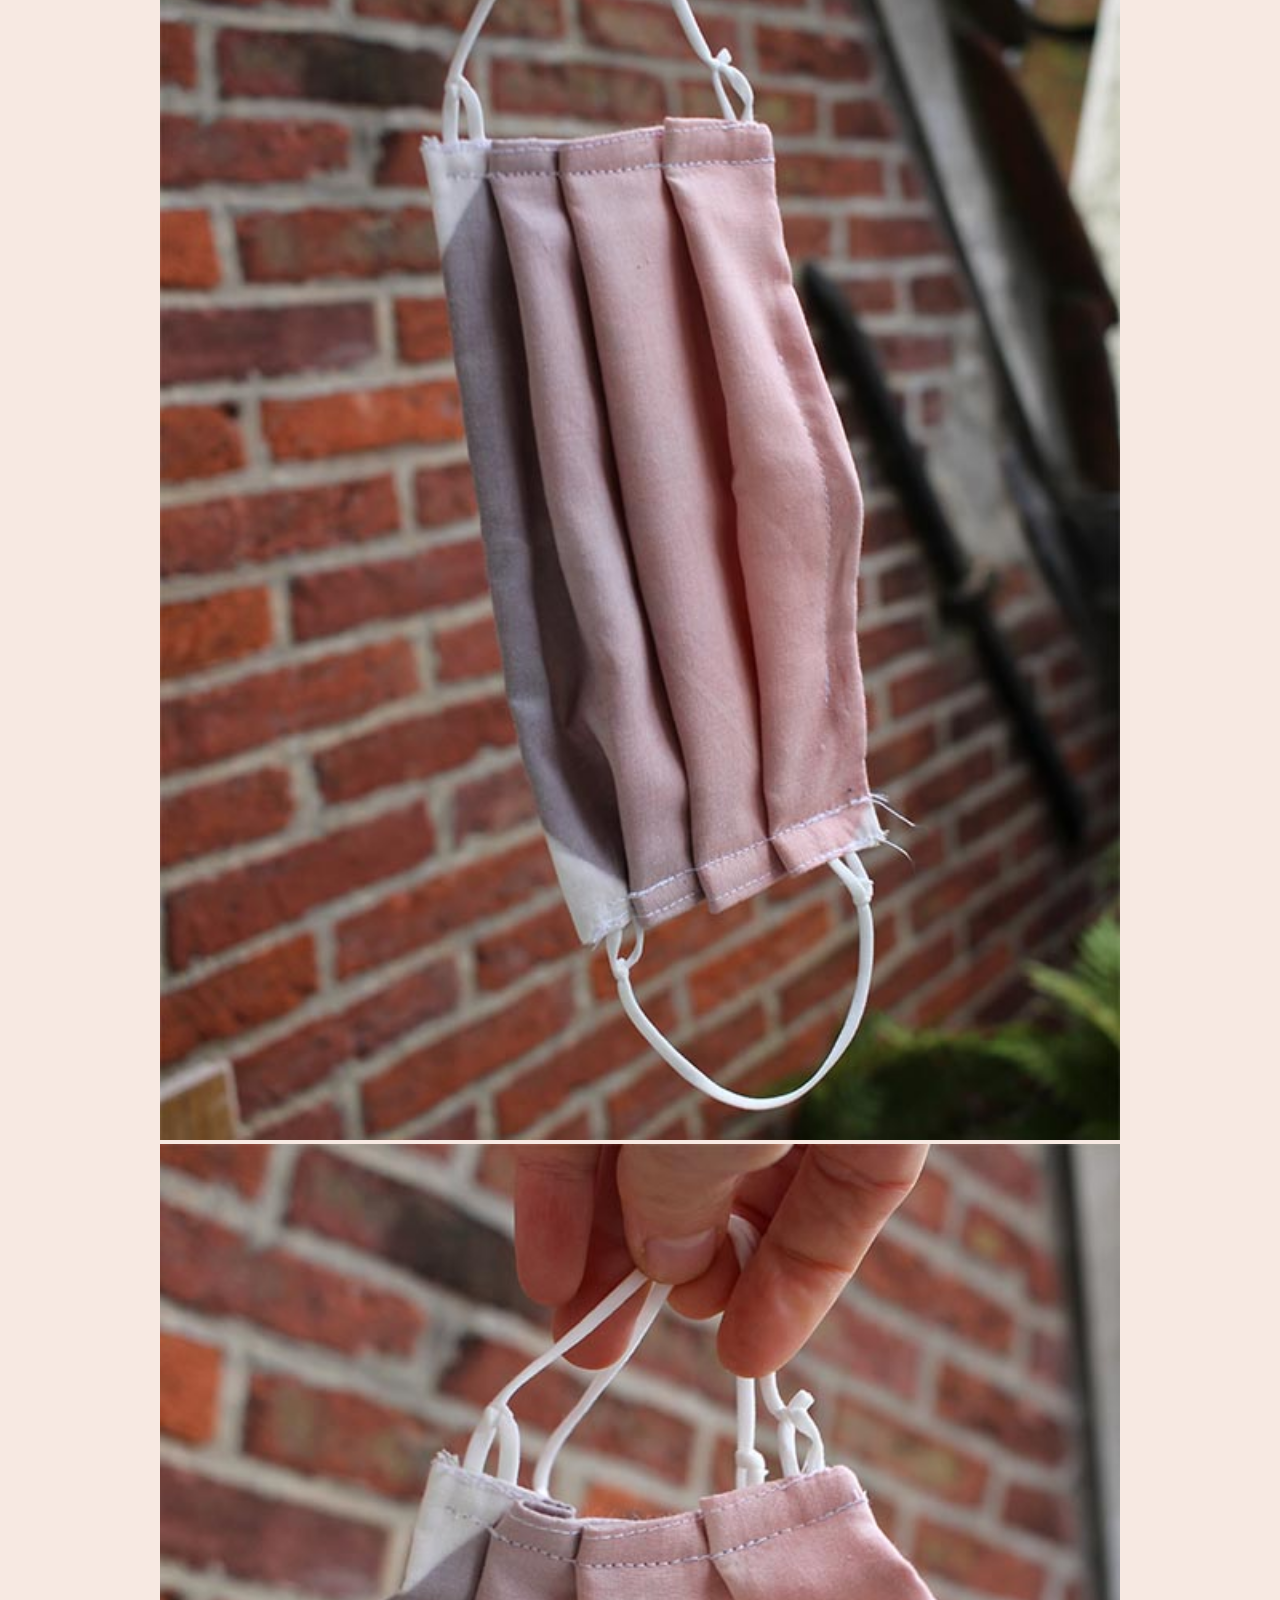
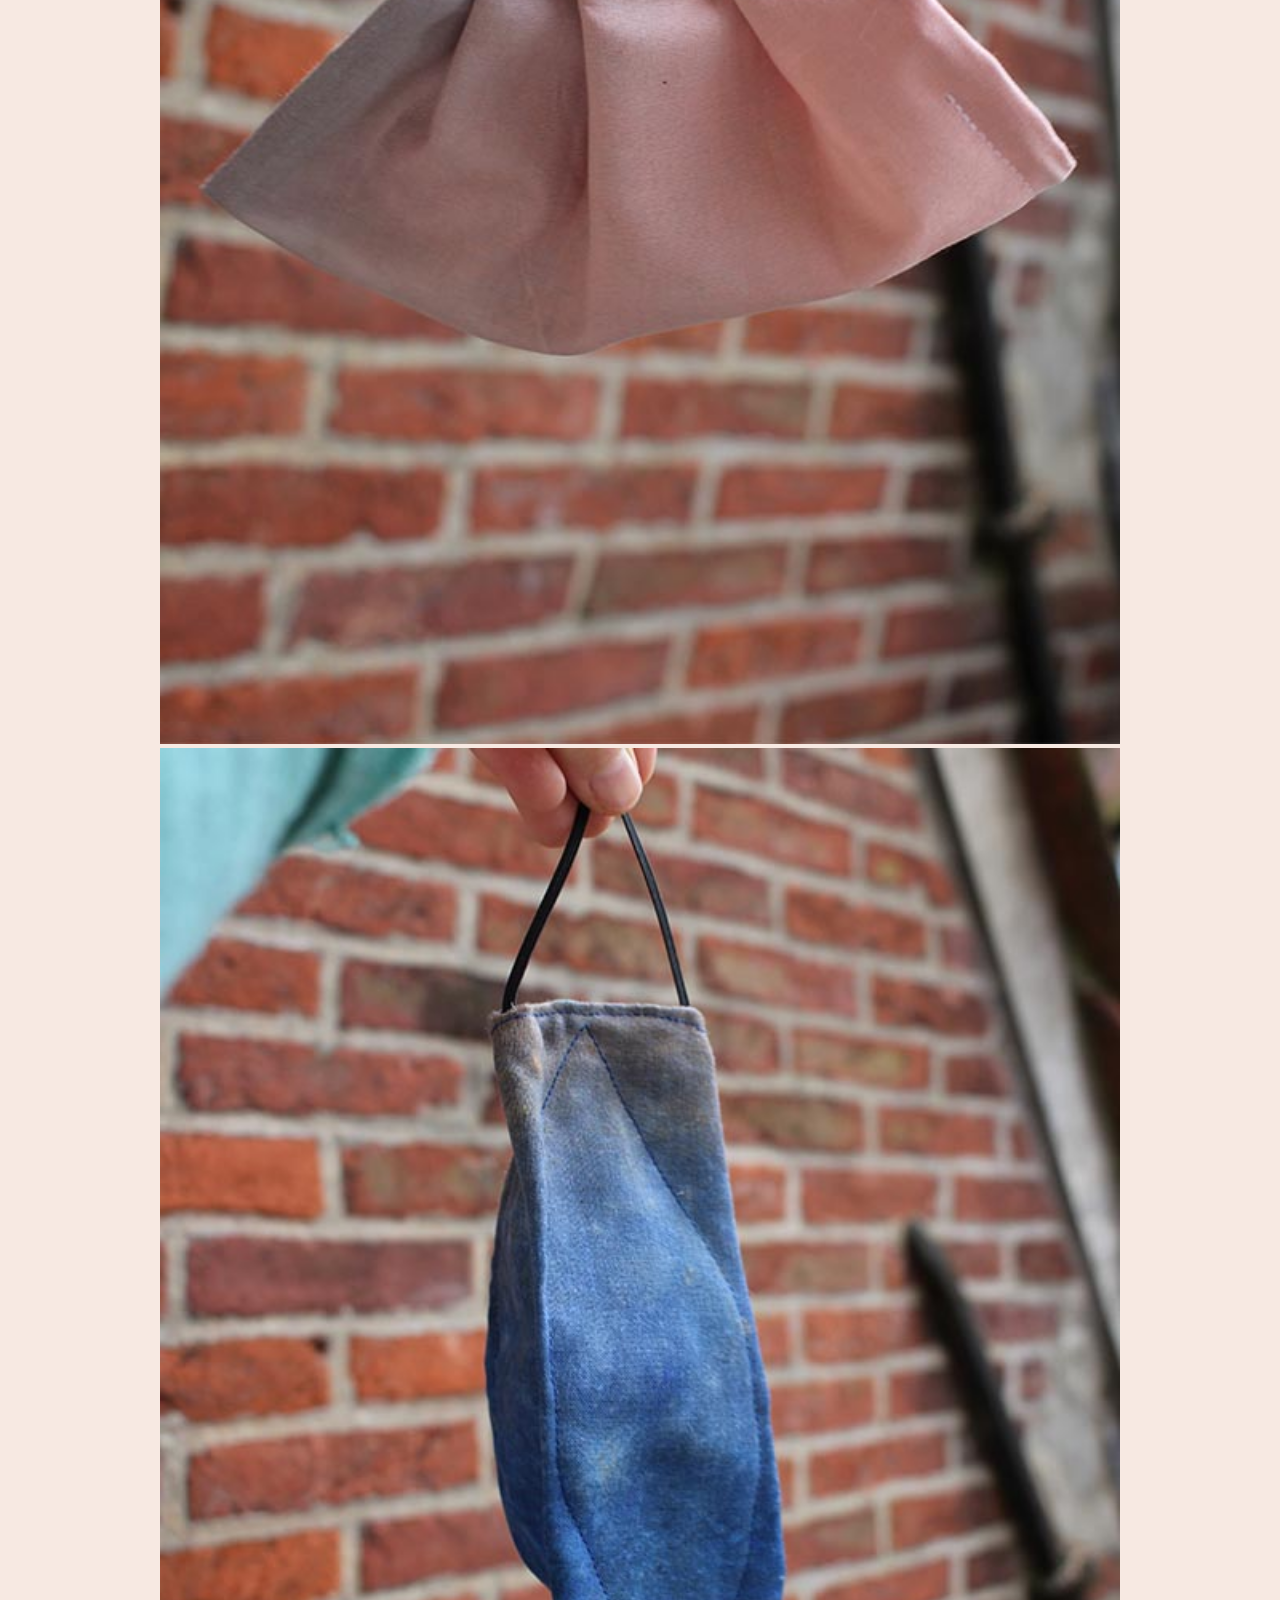
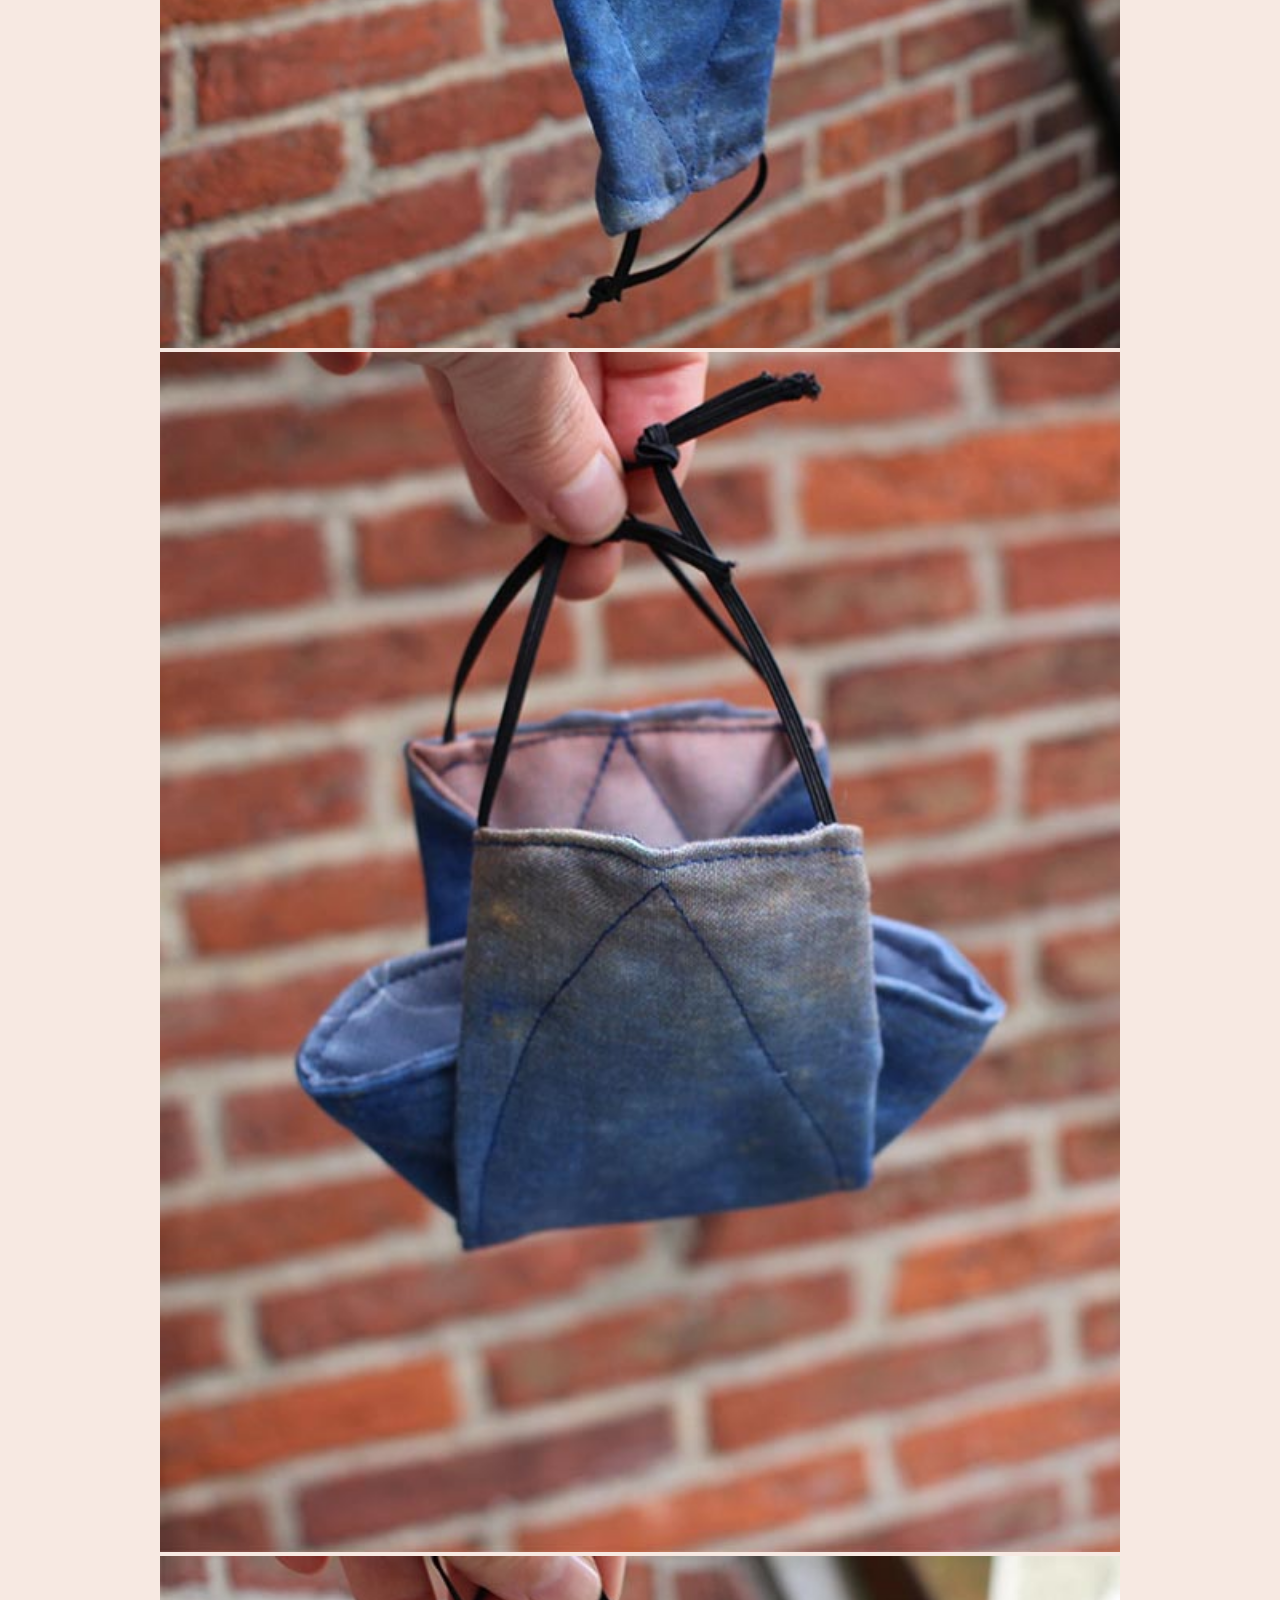
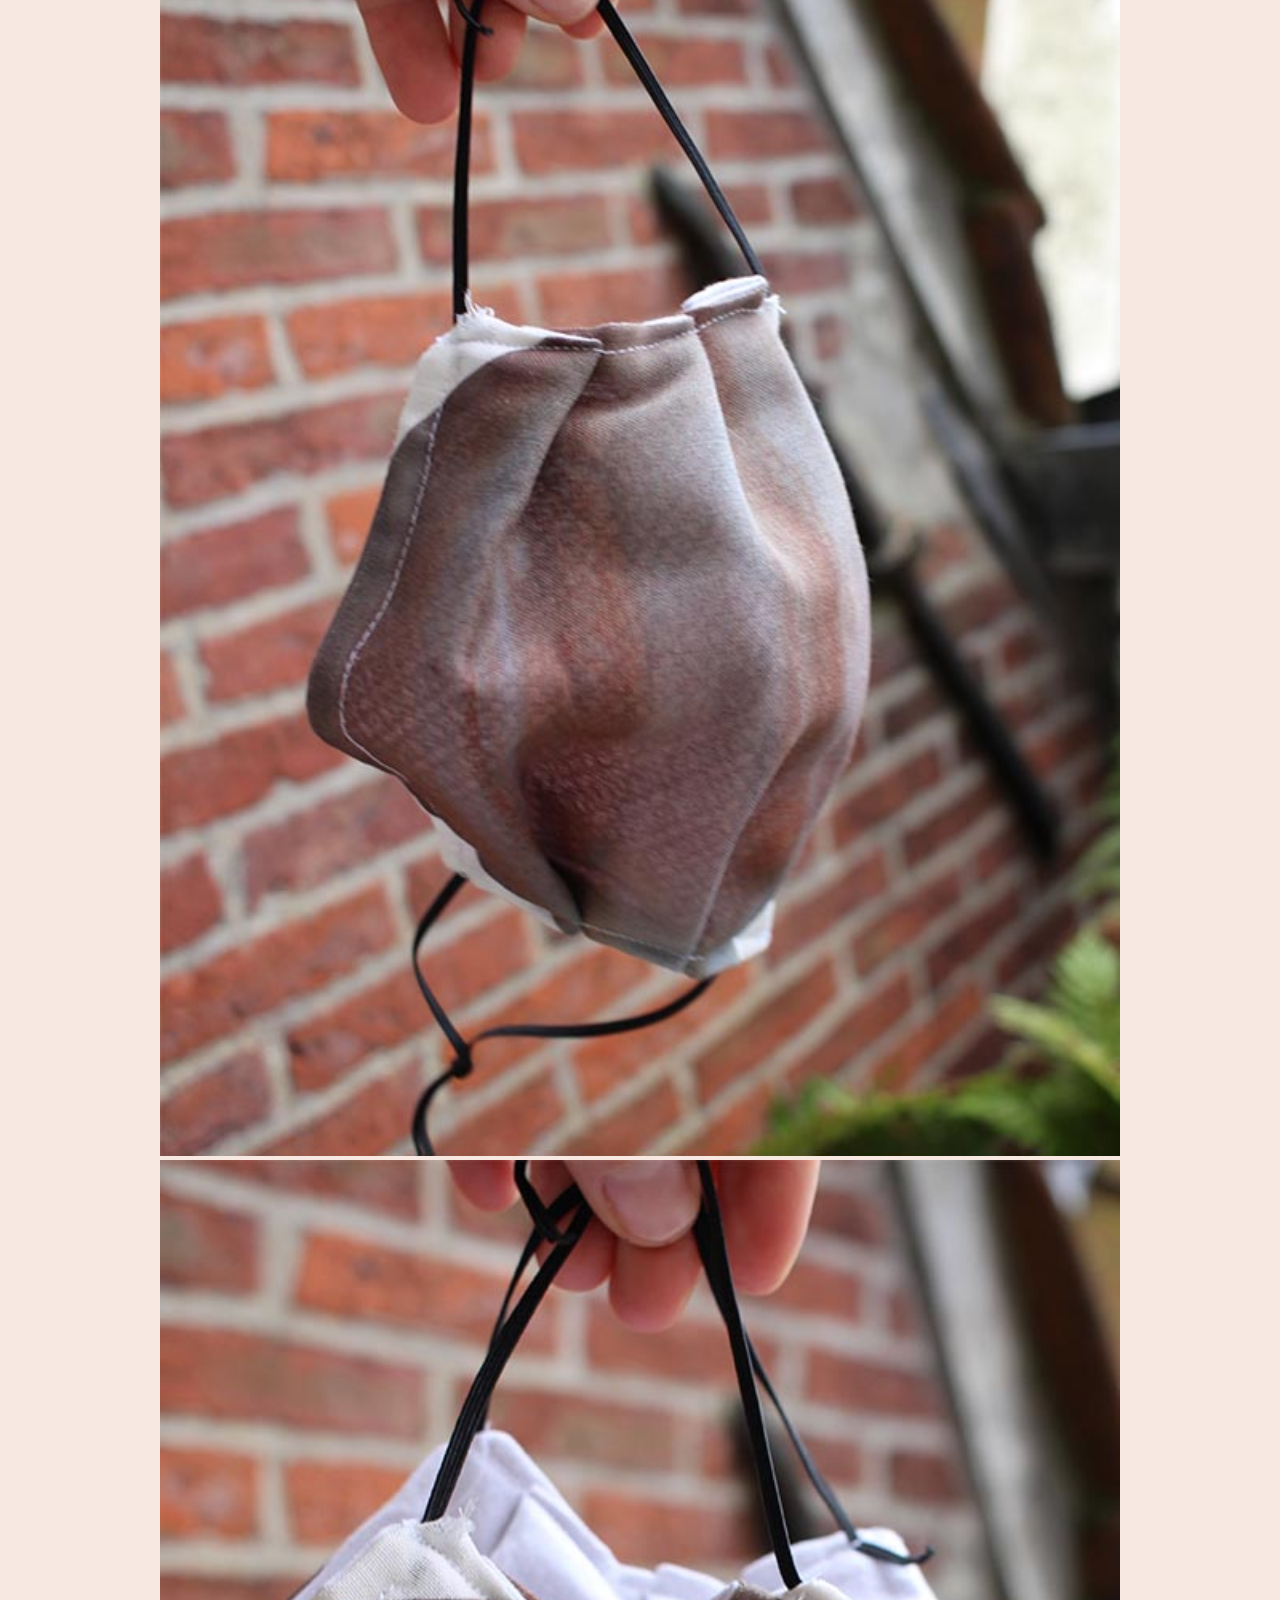
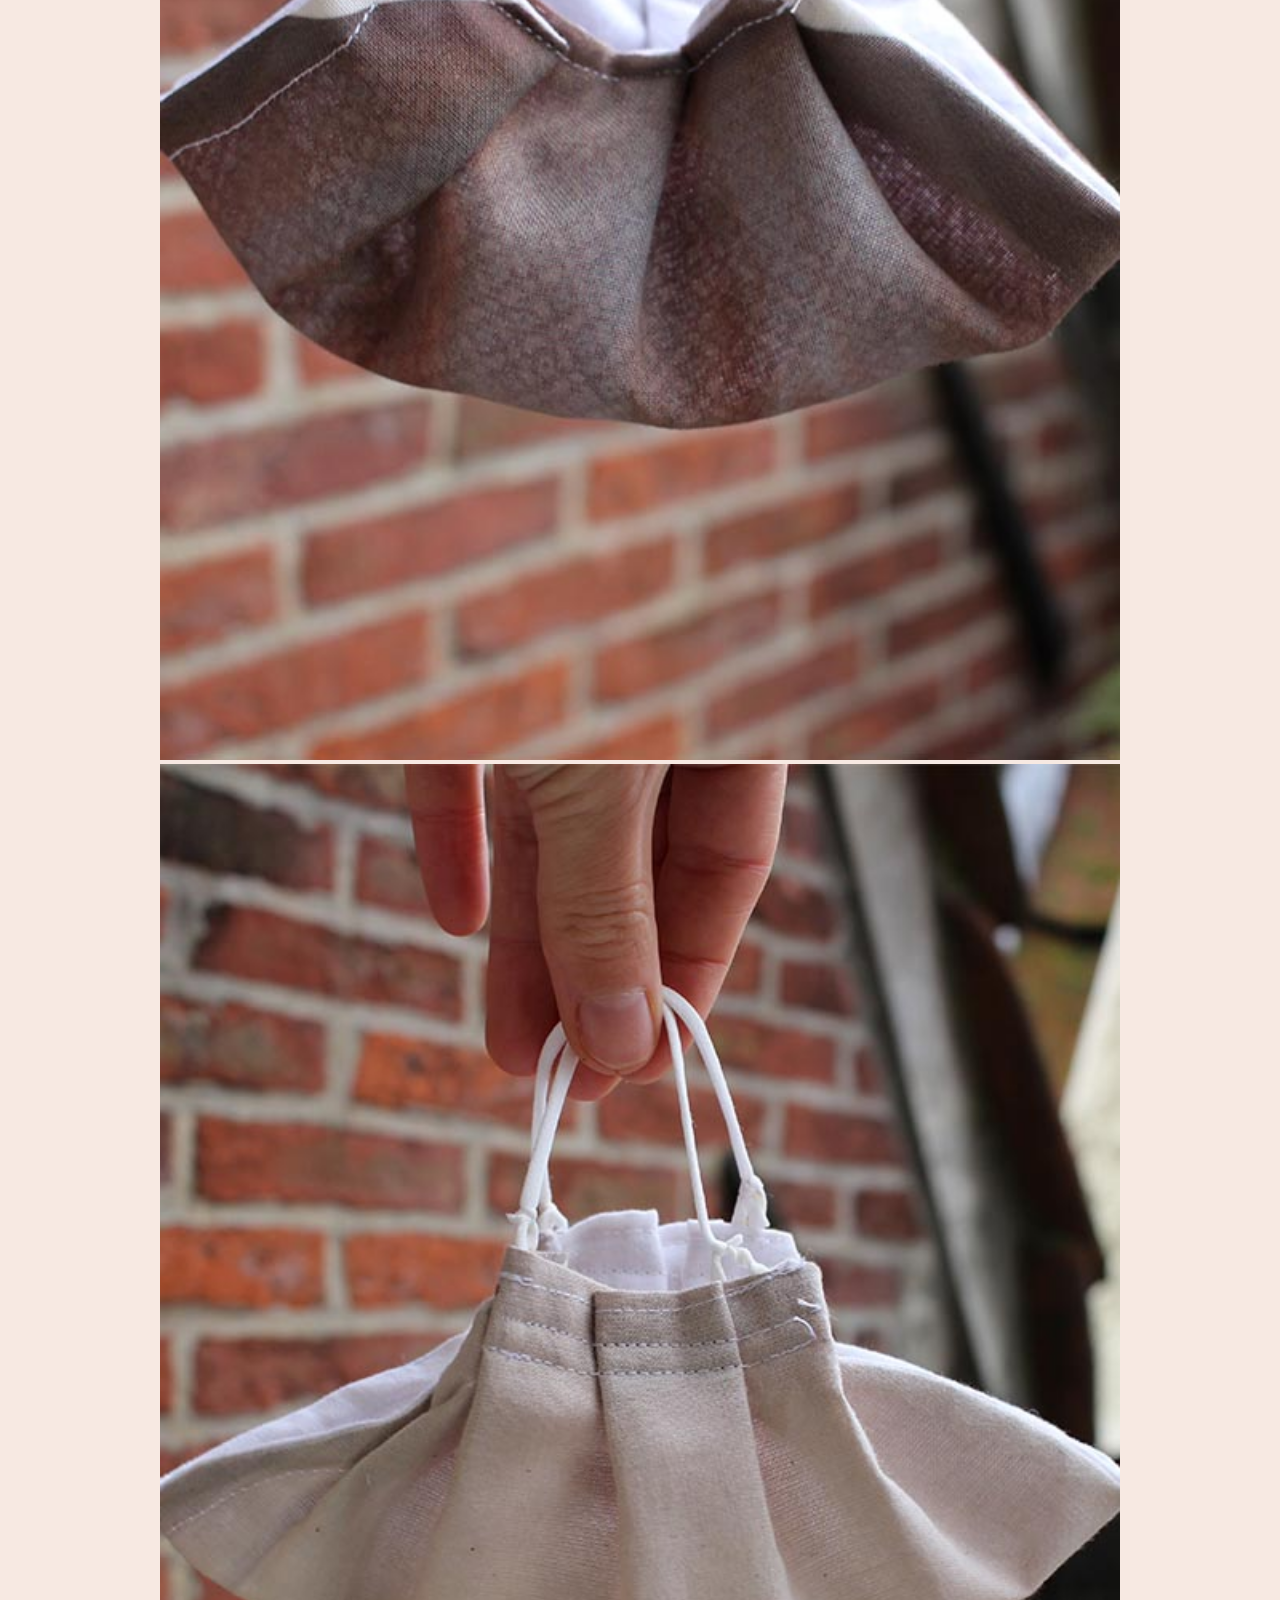
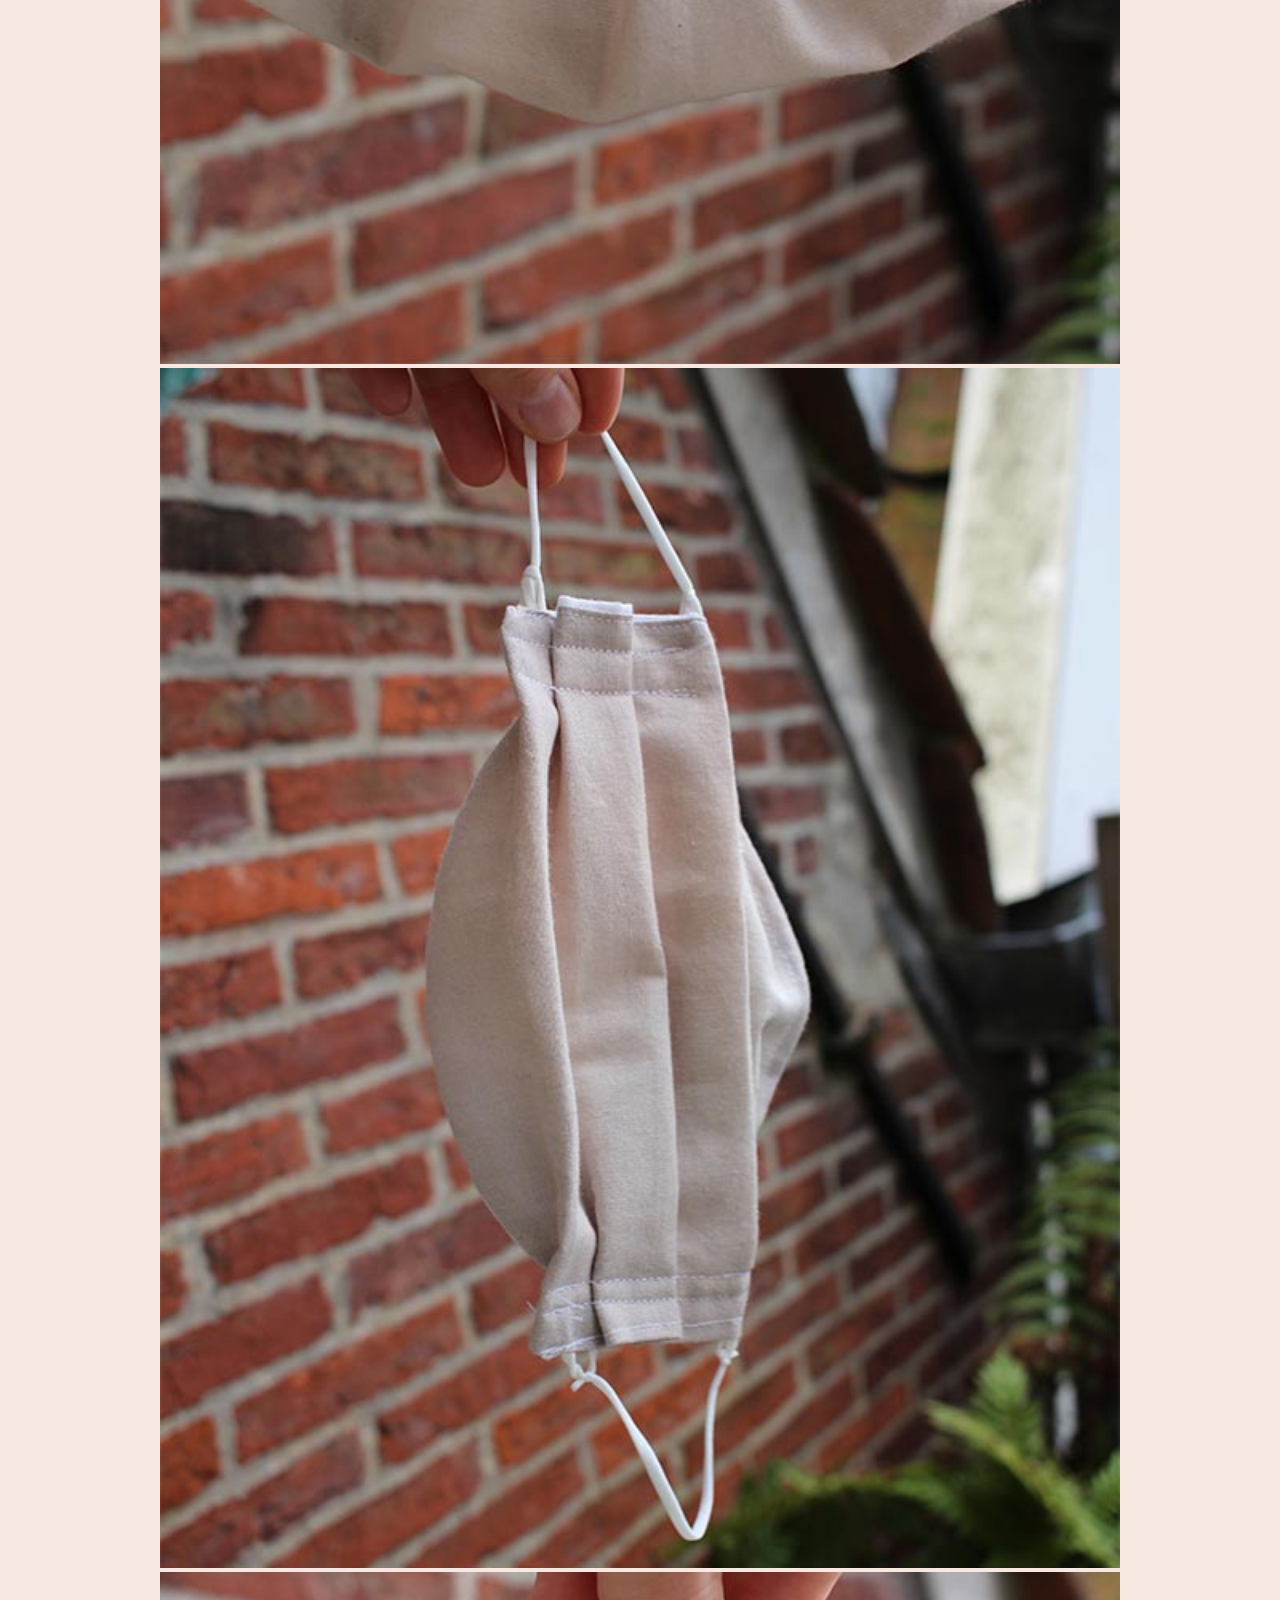
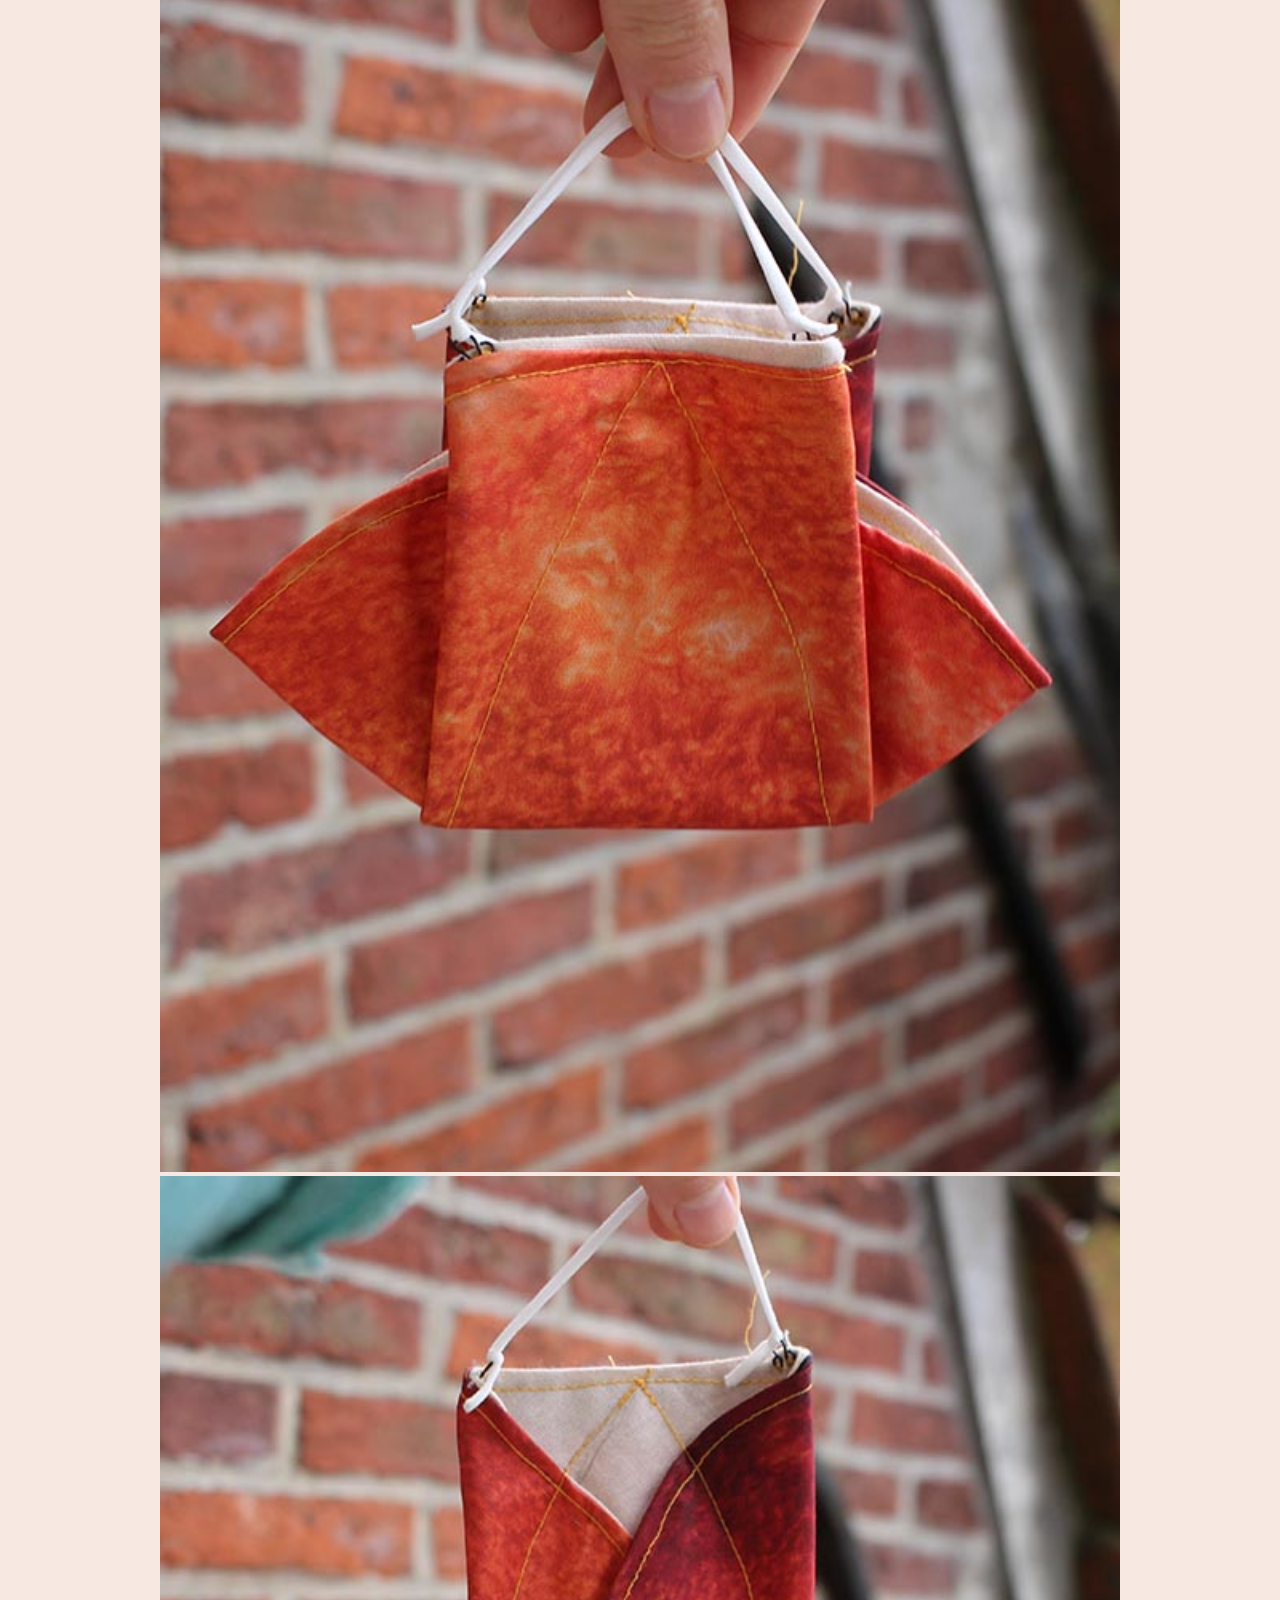
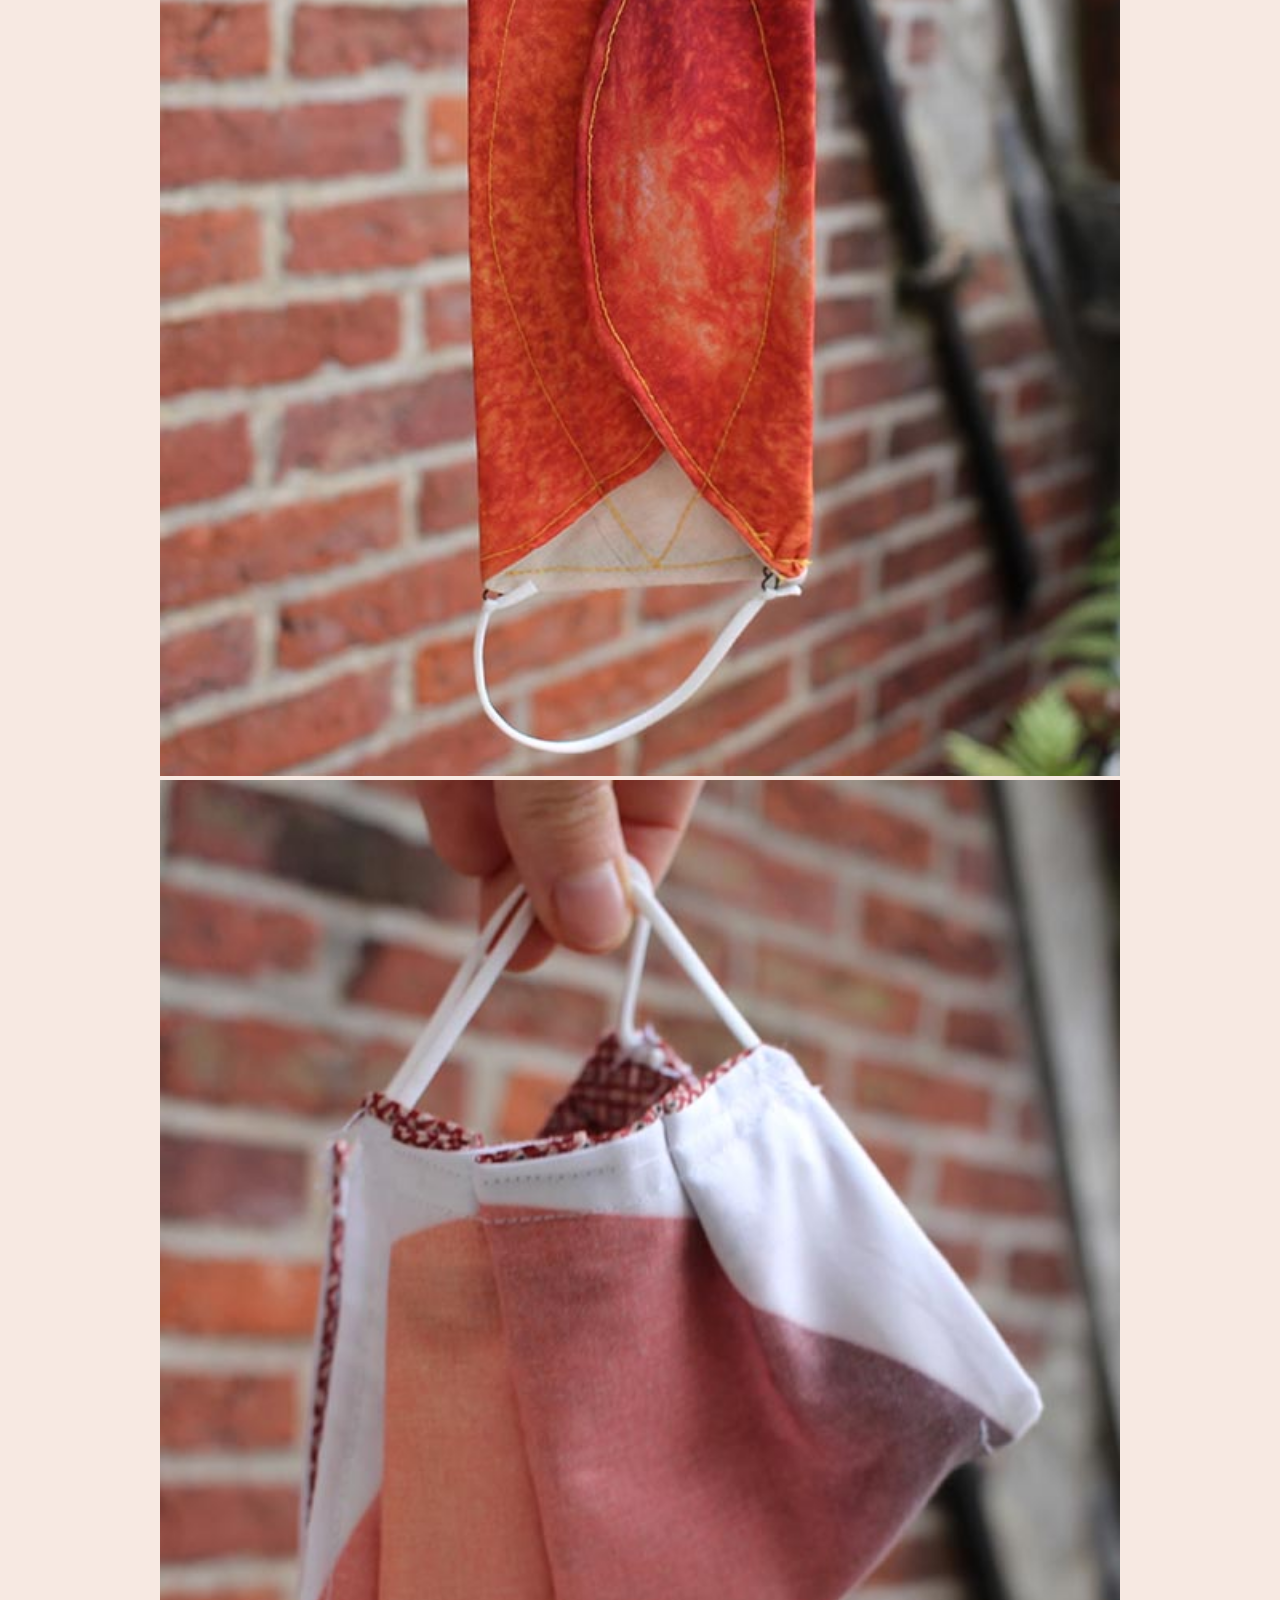
==== commit 654b73d7: "Add pictures and move some stuff around" ====
--- a/process.html
+++ b/process.html
@@ -24,13 +24,25 @@
         <h1>Process</h1>
         <div class="content__element" id="masks">
             <h2>Masks</h2>
-            <p>...</p>
+            <p>We have done quite a few iterations to decide what mask design would suit our concept best and would be
+                the most comfortable to wear. We tried out a variety of fabrics: from thin polyester to thick cotton and
+                some other materials in between.
+            </p>
 
             <div class="columns columns--4">
                 <img src="./img/fabr1.gif" alt="">
                 <img src="./img/fabr2.gif" alt="">
                 <img src="./img/fabr3.gif" alt="">
                 <img src="./img/fabr4.gif" alt="">
+            </div>
+
+            <p>We ended up prefering a circular shaped design, since it was quite comfortable to wear with glasses (we
+                both wear them and know the struggle) and it suited our concept best: the circular shape refers to the
+                shapes of the planets so we could use a full planet print as a basis for each mask. </p>
+
+            <div class="columns columns--2">
+                <img src="./img/m1.jpg" alt="">
+                <img src="./img/m2.jpg" alt="">
             </div>
 
             <div class="masks_process-carousel">
@@ -49,12 +61,22 @@
                 <img src="./img/masks/sun3.JPG" alt="">
                 <img src="./img/masks/sun4.JPG" alt="">
             </div>
+
+            <p>Erika tried some of the masks designs and documented this in the video below.</p>
+            
+            <div class="iframe-container">
+                <iframe width="560" height="315" src="https://www.youtube-nocookie.com/embed/Xx64iJKVAJk"
+                    frameborder="0"
+                    allow="accelerometer; autoplay; clipboard-write; encrypted-media; gyroscope; picture-in-picture"
+                    allowfullscreen></iframe>
+            </div>
+
         </div>
 
         <div class="content__element" id="pouches">
 
             <h2>Pouches</h2>
-            <p>The idea from the pouches started with this series of paper pouches that I folded from basic A4 paper.
+            <p>The idea from the pouches started with this series of paper pouches that we folded from basic A4 paper.
                 Here the main idea was that anyone could fold themselves a quick nice mask pouch. After discussing our
                 progress with Ingeborg however, she advised us that we have to take into consideration that people are
                 less worried about littering if a material is considered cheap. We also considered biodegradable
@@ -64,19 +86,46 @@
             </p>
             <img src="./img/pp.png" alt="Paper pouches">
 
-            <p>For our second iteration we decided to continue with fabric, both because this is the material I am most
+            <p>For our second iteration we decided to continue with fabric, both because this is the material Michelle is most
                 familiar with as a fashion designer, and because we felt it would give a more appealing feel to the
-                pouches, so people wouldn’ want to throw them away. We also needed a way to distinguish between the
+                pouches, so people wouldn’t want to throw them away. We also needed a way to distinguish between the
                 different pouches for the different days, so before we came up with the planetary concept, we tried some
-                colorful gradients. I used the sublimation printer at my work to print on polyester fabric.
+                colorful gradients. Michelle used the sublimation printer at her work to print on polyester fabric.
             </p>
 
             <div class="color-carousel">
                 <img src="./img/cp.png" alt="">
                 <img src="./img/cp1.png" alt="">
             </div>
+
+            <p>For our final iteration we used the planetary concept as shown on the main project page. We also did a
+                styling session to try out different ways of wearing the pouches. If we were to commercialize the
+                pouches, it would probably be best to pick one design that can be worn in multiple ways, and distinguish
+                them with the prints. The video below shows the process.</p>
+
+            <div class="iframe-container">
+                <iframe width="560" height="315" src="https://www.youtube-nocookie.com/embed/sga-OHVQMIs"
+                    frameborder="0"
+                    allow="accelerometer; autoplay; clipboard-write; encrypted-media; gyroscope; picture-in-picture"
+                    allowfullscreen></iframe>
+            </div>
+
+            <div class="final-pouches-carousel">
+                <img src="./img/f1.png" alt="">
+                <img src="./img/f2.png" alt="">
+                <img src="./img/f3.png" alt="">
+                <img src="./img/f4.png" alt="">
+                <img src="./img/f5.png" alt="">
+                <img src="./img/f6.png" alt="">
+                <img src="./img/f7.png" alt="">
+            </div>
         </div>
-
+        <div class="logo-wrapper">
+            <img class="logo" src="./img/logo.png" alt="CELESTE Logo">
+        </div>
+        <footer>
+            <p>&copy; Concept and design by Erika Verebelyi and Michelle Vossen. Website by Michelle Vossen.</p>
+        </footer>
     </div>
 
     <script src="https://ajax.googleapis.com/ajax/libs/jquery/3.3.1/jquery.min.js"></script>
--- a/css/main.css
+++ b/css/main.css
@@ -34,9 +34,17 @@
 }
 
 p,
-a {
+a,
+ul li,
+ol li,
+table {
   color: black;
   font-family: "Roboto Mono", monospace;
+}
+
+table,
+caption {
+  text-align: left;
 }
 
 .large-text {
@@ -86,14 +94,25 @@
 }
 
 .logo {
-  width: 500px;
-  max-width: 80%;
+  width: 200px;
+  max-width: 30%;
 }
 
 .logo--animated:hover, .logo--animated:active {
   animation: spin 2s infinite linear;
 }
 
+.final-overview {
+  width: 100%;
+  display: flex;
+  flex-flow: row nowrap;
+  justify-content: space-between;
+  margin-bottom: 18px;
+}
+.final-overview img {
+  width: 13%;
+}
+
 footer {
   margin-top: 60px;
 }
@@ -116,6 +135,7 @@
 }
 
 .iframe-container {
+  margin: 24px 0;
   position: relative;
   overflow: hidden;
   width: 100%;
@@ -134,7 +154,7 @@
 
 img {
   width: 100%;
-  align-self: start;
+  align-self: flex-start;
 }
 
 .process-carousel .slick-slide img {
@@ -148,10 +168,22 @@
   width: 40%;
 }
 
-.masks_process-carousel .slick-list {
+.masks_process-carousel .slick-list,
+.final-carousel .slick-list {
   margin-right: -18px;
 }
-.masks_process-carousel .slick-slide {
+.masks_process-carousel .slick-slide,
+.final-carousel .slick-slide {
+  padding-right: 18px;
+}
+
+.final-overview-slider {
+  overflow: hidden;
+}
+.final-overview-slider .slick-list {
+  margin-right: -18px;
+}
+.final-overview-slider .slick-slide {
   padding-right: 18px;
 }
 
